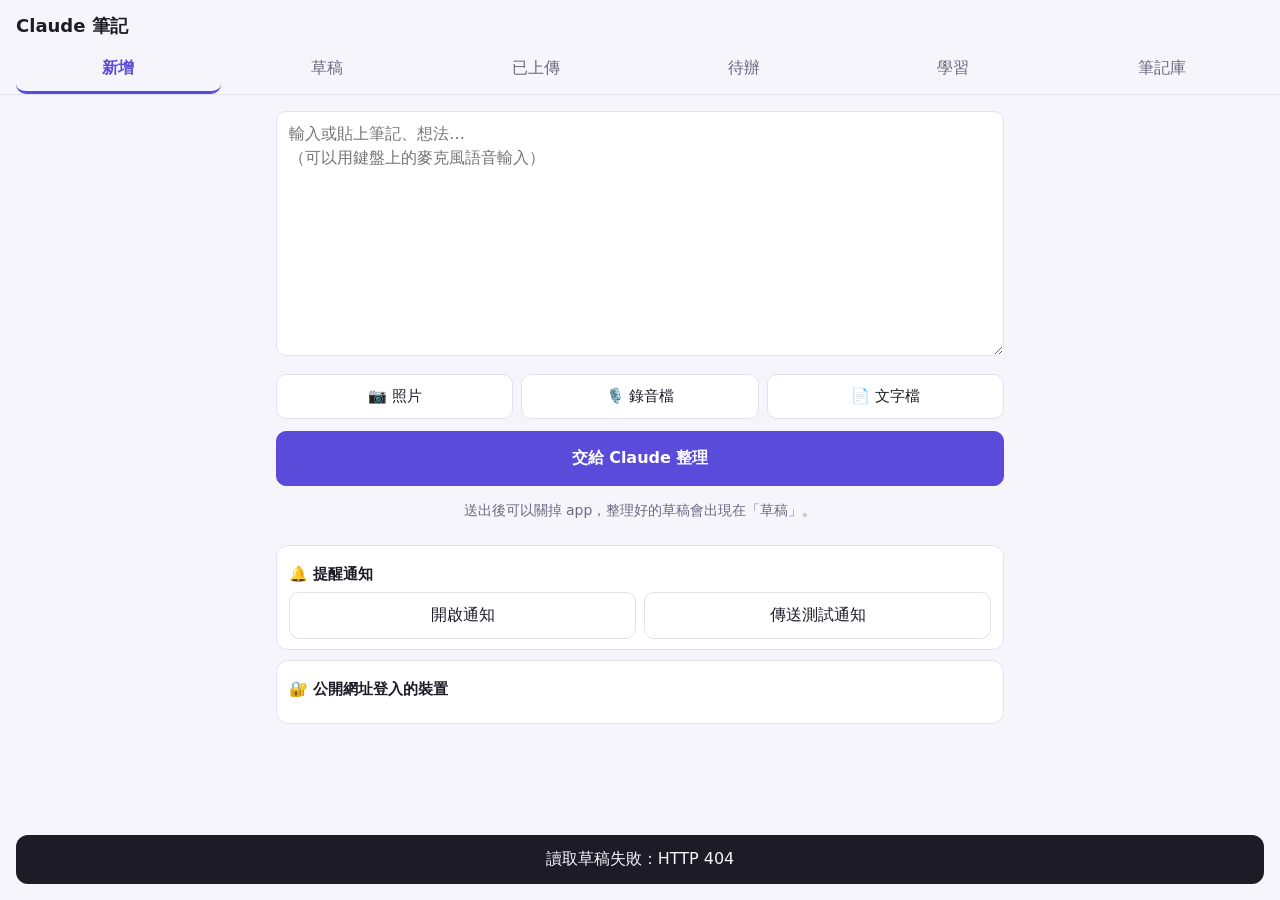
==== mobile/public/index.html @ 7bba9187 "V24：大綱跟著教材長大（上傳教材後 AI 提出大綱建議、勾選才套用、已上過的章節不打亂、🆕 補上新內容、調整紀錄），章節改用固定代號 Co-Authored-By: Claude Opus 5.5 " ====
<!doctype html>
<html lang="zh-Hant">
<head>
<meta charset="utf-8">
<meta name="viewport" content="width=device-width, initial-scale=1, viewport-fit=cover">
<meta name="theme-color" content="#5b4bdb">
<title>Claude 筆記</title>
<link rel="manifest" href="manifest.webmanifest">
<link rel="icon" href="icon-192.png">
<link rel="stylesheet" href="style.css">
</head>
<body>
<header>
  <h1>Claude 筆記</h1>
  <nav>
    <button data-tab="new" class="active">新增</button>
    <button data-tab="drafts">草稿 <span id="draftCount" class="badge" hidden></span></button>
    <button data-tab="notes">已上傳</button>
    <button data-tab="tasks">待辦 <span id="taskCount" class="badge" hidden></span></button>
    <button data-tab="learn">學習</button>
    <button data-tab="vault">筆記庫</button>
  </nav>
</header>
<div id="kioskBar" class="kiosk" hidden>
  <span id="kioskText">🖥️ 公用電腦模式</span>
  <button type="button" id="kioskLogout" class="small">登出</button>
</div>

<main>
  <!-- 新增 -->
  <section id="tab-new" class="tab">
    <form id="newForm">
      <textarea id="newText" name="text" rows="9" placeholder="輸入或貼上筆記、想法…&#10;（可以用鍵盤上的麥克風語音輸入）"></textarea>
      <div class="pickers">
        <label class="pick">📷 照片<input type="file" id="pickImg" accept="image/*" multiple></label>
        <label class="pick">🎙️ 錄音檔<input type="file" id="pickAud" accept="audio/*,.m4a,.mp3,.wav,.ogg,.amr,.aac" multiple></label>
        <label class="pick">📄 文字檔<input type="file" id="pickTxt" accept=".txt,.md,text/plain" multiple></label>
      </div>
      <ul id="fileList" class="files"></ul>
      <label class="field" id="newSeriesRow" hidden>📌 接續到
        <select id="newSeries"></select>
      </label>
      <button type="submit" class="primary" id="submitBtn">交給 Claude 整理</button>
      <p class="hint">送出後可以關掉 app，整理好的草稿會出現在「草稿」。</p>
    </form>
    <div class="box" id="linksBox" hidden>
      <div class="row"><span class="lbl">🔗 連線網址</span></div>
      <div id="linksNone" class="hint left" hidden>還沒設定手機和公用電腦的連線。重新執行 setup.cmd，在第 6 步「手機和外出使用」選 Y。</div>
      <div class="urlrow" id="rowMobile" hidden>
        <div class="hint left">📱 手機（手機要開著 Tailscale）</div>
        <div class="urlline"><code id="urlMobile"></code><button type="button" class="small" data-copy="urlMobile">複製</button></div>
        <details><summary>用手機掃描開啟</summary><div class="qr small-qr"><img id="qrMobile" alt="手機網址 QR code"></div></details>
      </div>
      <div class="urlrow" id="rowPublic" hidden>
        <div class="hint left">🖥️ 公用電腦（打開後用手機掃 QR code 核准；可以瀏覽和新增筆記）</div>
        <div class="urlline"><code id="urlPublic"></code><button type="button" class="small" data-copy="urlPublic">複製</button></div>
      </div>
    </div>
    <div class="box notif">
      <div class="row"><span class="lbl">🔔 提醒通知</span><span id="notifState" class="hint"></span></div>
      <div class="row gap"><button type="button" id="notifBtn">開啟通知</button><button type="button" id="notifTest">傳送測試通知</button></div>
    </div>
    <div class="box">
      <div class="row"><span class="lbl">🔐 公開網址登入的裝置</span><span id="entryState" class="hint"></span></div>
      <ul id="sessList" class="sess"></ul>
      <button type="button" id="logoutBtn" hidden>登出這台裝置</button>
    </div>
  </section>

  <!-- 草稿列表 -->
  <section id="tab-drafts" class="tab" hidden>
    <button type="button" id="upAllBtn" class="primary wide nokiosk" hidden></button>
    <ul id="draftList" class="list"></ul>
    <p id="draftEmpty" class="empty" hidden>目前沒有草稿</p>
  </section>

  <!-- 草稿編輯 -->
  <section id="tab-edit" class="tab" hidden>
    <button class="back" data-back="drafts">← 草稿</button>
    <div id="editStatus" class="status" hidden></div>
    <div id="groupBox" class="box group" hidden>
      <div id="groupText" class="hint left"></div>
      <div class="row gap"><button type="button" id="groupOpenOv" class="small" hidden>看總覽</button><button type="button" id="uploadAllBtn" class="primary">全部上傳</button></div>
    </div>
    <div id="updateBox" class="box group" hidden>
      <div id="updateText" class="hint left"></div>
      <ul id="updateWarn" class="warnlist"></ul>
    </div>
    <div id="seriesBox" class="box group nogroup-ov" hidden>
      <label class="field">📌 接續到<select id="edSeries"></select></label>
      <p id="seriesHint" class="hint left"></p>
      <button type="button" id="seriesRedo" class="small" hidden>依新的選擇重新整理</button>
    </div>
    <div id="reviewBox" class="box review" hidden>
      <div class="row"><span class="lbl">🔍 內容審查</span><button type="button" id="rvRerun" class="small">重新審查</button></div>
      <p id="rvStatus" class="hint left"></p>
      <ul id="rvList" class="rvlist"></ul>
      <div id="rvActions" class="rvbtns" hidden>
        <button type="button" id="rvApply" class="primary small">套用勾選的修正</button>
        <button type="button" id="rvIgnore" class="small">勾選的不用改</button>
      </div>
    </div>
    <div id="editImages" class="thumbs"></div>
    <label class="field">標題<input id="edTitle" type="text"></label>
    <label class="field nogroup-ov">標籤（用逗號分隔）<input id="edTags" type="text"></label>
    <div class="box nogroup-ov">
      <div class="row">
        <span class="lbl">🗑️ 自動刪除</span>
        <select id="edExpMode"><option value="never">永久保留</option><option value="at">到期後移到垃圾桶</option></select>
      </div>
      <input id="edExpires" type="datetime-local" hidden>
      <div class="row top"><span class="lbl">⏰ 提醒</span><button type="button" id="addRem" class="small">＋ 新增</button></div>
      <ul id="remList" class="rems"></ul>
      <label class="check"><input type="checkbox" id="edAgent"> 🔎 上傳後讓 Agent 查資料（處理待辦與待釐清問題）</label>
      <p id="timeWarn" class="warn" hidden></p>
      <p id="edModel" class="hint left"></p>
    </div>
    <div class="seg nogroup-ov">
      <button id="modeEdit" class="active" type="button">編輯</button>
      <button id="modePreview" type="button">預覽</button>
    </div>
    <textarea id="edBody" rows="18"></textarea>
    <div id="edPreview" class="md" hidden></div>
    <details id="edRaw"><summary>原始內容</summary><pre id="edRawText"></pre></details>
    <div class="revise nogroup-ov">
      <textarea id="reviseText" rows="2" placeholder="請 Claude 修改，例如：待辦多列一點、摘要縮短"></textarea>
      <button id="reviseBtn" type="button">請 Claude 修改</button>
    </div>
    <div class="actions">
      <button id="saveBtn" type="button">儲存</button>
      <button id="uploadBtn" type="button" class="primary nogroup-ov">上傳到 Obsidian</button>
    </div>
    <button id="deleteBtn" type="button" class="danger">刪除草稿</button>
  </section>

  <!-- 已上傳列表 -->
  <section id="tab-notes" class="tab" hidden>
    <div class="seg" id="noteSeg">
      <button type="button" data-f="mine" class="active">我的筆記</button>
      <button type="button" data-f="research">🔎 研究</button>
    </div>
    <div id="refreshBox" class="box nokiosk">
      <button type="button" id="refreshAllBtn">🔄 全部用最新規則更新</button>
      <div id="refreshConfirm" hidden>
        <p id="refreshText" class="hint left"></p>
        <div class="row gap"><button type="button" id="refreshGo" class="primary">開始更新</button><button type="button" id="refreshCancel">取消</button></div>
      </div>
    </div>
    <div id="dedupBox" class="box nokiosk" hidden>
      <div class="row"><span class="lbl">🧹 重複的名詞筆記</span><span id="dedupState" class="hint"></span></div>
      <p class="hint left">找出「其實是同一個概念」的名詞筆記或灰色連結（例如 PARA方法 和 PARA）。確認後才合併：內容併進保留的那篇，所有連結改連過去（畫面上的字不變），重複的那篇移到 .trash。每週也會自動掃一次。</p>
      <button type="button" id="dedupScan">立即掃描</button>
      <ul id="dedupList" class="dlist"></ul>
    </div>
    <ul id="noteList" class="list"></ul>
    <p id="noteEmpty" class="empty" hidden>還沒有上傳的筆記</p>
  </section>

  <!-- 閱讀筆記 -->
  <section id="tab-read" class="tab" hidden>
    <button class="back" data-back="notes">← 已上傳</button>
    <div id="agentBox" class="box">
      <div class="row"><span class="lbl">🔎 Agent</span><span id="agentState" class="hint"></span></div>
      <button type="button" id="agentBtn">讓 Agent 查資料</button>
      <button type="button" id="refreshBtn" class="nokiosk" hidden>🔄 用最新規則更新這篇</button>
    </div>
    <details id="trackBox" class="box nokiosk" hidden>
      <summary><span class="lbl">📌 持續追蹤</span> <span id="trackState" class="hint"></span></summary>
      <p class="hint left">每天（或每次）要記錄進度的事，例如例會、長期專案。設定後，之後新增的內容會變成這篇底下的每日紀錄，AI 會自動帶入這篇的前提，不用重打；也可以在例會前 30 分鐘自動整理報告草稿並通知你。</p>
      <label class="field">每日紀錄的名稱（檔名會是「日期 名稱」）<input id="trName" type="text" placeholder="例如：例會進度"></label>
      <div class="field">例會的日子<div id="trDays" class="days"></div></div>
      <label class="field">例會時間（留白就不自動整理報告）<input id="trTime" type="time"></label>
      <label class="field">從哪天開始<input id="trStart" type="date"></label>
      <div class="row gap"><button type="button" id="trSave" class="primary">儲存</button><button type="button" id="trNew" hidden>＋ 新增今天的進度</button></div>
      <div class="row gap"><button type="button" id="trReport" hidden>立即整理今天的報告</button><button type="button" id="trOff" class="danger" hidden>停止追蹤</button></div>
    </details>
    <details id="ansBox" class="box" hidden>
      <summary><span class="lbl">💬 回答待釐清問題</span> <span id="ansCount" class="hint"></span></summary>
      <p class="hint left">寫下你的回答，Agent 會帶著你的回答重新查資料、整理。可以用 [[筆記名稱]] 指向你的其他筆記，Agent 會一起參考。</p>
      <div id="ansList"></div>
      <div class="row gap"><button type="button" id="ansSave">只儲存回答</button><button type="button" id="ansRun" class="primary">儲存並讓 Agent 重查</button></div>
    </details>
    <article id="readBody" class="md"></article>
  </section>

  <!-- 所有筆記的待辦事項 -->
  <section id="tab-tasks" class="tab" hidden>
    <div id="tList"></div>
    <p id="tEmpty" class="empty" hidden>目前沒有未完成的待辦 🎉</p>
    <details id="tDone" class="tdone" hidden><summary></summary><div id="tDoneList"></div></details>
  </section>

  <!-- 學習 -->
  <section id="tab-learn" class="tab" hidden>
    <!-- 主題清單 -->
    <div id="lnList" class="lview">
      <ul id="lnTopics" class="list"></ul>
      <p id="lnEmpty" class="empty" hidden>還沒有學習主題</p>
      <details id="lnNewBox" class="box">
        <summary><span class="lbl">＋ 新的學習主題</span></summary>
        <label class="field">主題名稱<input id="lnTitle" type="text" placeholder="例如：資料庫概論、多益、Python"></label>
        <label class="field">目標與程度（選填）<textarea id="lnGoal" rows="2" placeholder="例如：期末考、大學程度；或：零基礎，想做小專案"></textarea></label>
        <label class="field">教學要求（選填；上課、出題、批改都會照做）<textarea id="lnRules" rows="2" placeholder="例如：多用生活例子；程式範例用 Python；名詞附英文；題目偏重實務情境"></textarea></label>
        <label class="field">考試日期（選填，填了會排讀書計畫並每天推播）<input id="lnExam" type="date"></label>
        <label class="field">每天推播時間<input id="lnPlanTime" type="time" value="08:00"></label>
        <button type="button" id="lnCreate" class="primary">建立</button>
        <p class="hint left">建立後可以上傳教材（課本、講義、考古題）。有教材時大綱照教材排；沒有的話 AI 會先上網查證再排大綱。</p>
      </details>
    </div>

    <!-- 一個主題 -->
    <div id="lnTopic" class="lview" hidden>
      <button class="back" type="button" data-lback="lnList">← 學習</button>
      <h2 id="ltTitle"></h2>
      <p id="ltMeta" class="hint left"></p>
      <div id="ltToday" class="box group" hidden></div>
      <div class="row gap lt-actions">
        <button type="button" id="ltQuizBtn" class="primary">📝 應考出題</button>
        <button type="button" id="ltWrongBtn">📕 錯題本</button>
        <button type="button" id="ltOutlineBtn">📄 大綱</button>
      </div>
      <div class="box">
        <div class="row"><span class="lbl">章節</span><span id="ltOutlineState" class="hint"></span></div>
        <ul id="ltChapters" class="chapters"></ul>
        <button type="button" id="ltGenOutline">產生大綱</button>
        <div id="ltOrBox" class="review orbox" hidden>
          <div class="lbl">📝 大綱建議</div>
          <p id="ltOrStatus" class="hint left"></p>
          <ul id="ltOrList" class="rvlist"></ul>
          <div id="ltOrActions" class="rvbtns nokiosk" hidden>
            <button type="button" id="ltOrApply" class="primary">套用勾選的建議</button>
            <button type="button" id="ltOrIgnore">勾選的不用改</button>
          </div>
        </div>
      </div>
      <details class="box" id="ltMatBox">
        <summary><span class="lbl">📎 教材</span> <span id="ltMatCount" class="hint"></span></summary>
        <ul id="ltMats" class="mats"></ul>
        <div class="row gap">
          <select id="ltMatKind"><option value="notes">課本／講義</option><option value="past">考古題</option></select>
          <label class="pick">選檔案<input type="file" id="ltMatFile" multiple accept=".txt,.md,.html,.htm,.pdf,image/*"></label>
        </div>
        <p id="ltMatHint" class="hint left"></p>
      </details>
      <details class="box nokiosk" id="ltSetBox">
        <summary><span class="lbl">⚙️ 設定</span></summary>
        <label class="field">目標與程度<textarea id="ltGoal" rows="2"></textarea></label>
        <label class="field">教學要求（上課、追問、出題、批改都會照做；已經準備好的章節要按「重新準備這章」才會套用）<textarea id="ltRules" rows="3" placeholder="例如：多用生活例子；程式範例用 Python；題目偏重實務情境"></textarea></label>
        <label class="field">考試日期<input id="ltExam" type="date"></label>
        <label class="field">每天推播時間<input id="ltPlanTime" type="time"></label>
        <div class="row gap"><button type="button" id="ltSave" class="primary">儲存</button><button type="button" id="ltDelete" class="danger">刪除主題</button></div>
      </details>
    </div>

    <!-- 上課 -->
    <div id="lnLesson" class="lview" hidden>
      <button class="back" type="button" data-lback="lnTopic">← 章節</button>
      <h2 id="llTitle"></h2>
      <div id="llStatus" class="status" hidden></div>
      <div id="llSupp" class="box supp" hidden></div>
      <article id="llBody" class="md"></article>
      <div id="llChat"></div>
      <p id="llLevel" class="hint left" hidden></p>
      <div id="llAskBox" hidden>
        <div class="seg llmode" id="llMode" role="radiogroup" aria-label="這則是發問還是回答">
          <button type="button" data-mode="auto" class="active">🤖 自動判斷</button>
          <button type="button" data-mode="ask">❓ 發問</button>
          <button type="button" data-mode="answer">✍️ 回答小問題</button>
        </div>
        <p id="llPending" class="hint left" hidden></p>
        <div class="revise" id="llAskRow">
          <textarea id="llAsk" rows="2" placeholder="有不懂的地方嗎？直接問；也可以在這裡回答老師的 🤔 小問題"></textarea>
          <button type="button" id="llAskBtn">送出</button>
          <button type="button" id="llMoreBtn" title="照目前的等級再出一個小問題">🎯 再來一題</button>
        </div>
      </div>
      <div class="box notesbox">
        <div class="row"><span class="lbl">✏️ 我的筆記</span><span id="llSaved" class="hint"></span></div>
        <textarea id="llNotes" rows="6" placeholder="邊學邊記；這一章結束時會連同教學重點整理成筆記，放進 Claude Note"></textarea>
      </div>
      <div class="row gap lt-actions">
        <button type="button" id="llQuizBtn">📝 這章小測驗</button>
        <button type="button" id="llRedo">重新準備這章</button>
      </div>
      <button type="button" id="llFinish" class="primary wide">✅ 完成這章並整理筆記</button>
    </div>

    <!-- 出題設定 -->
    <div id="lnQuizCfg" class="lview" hidden>
      <button class="back" type="button" data-lback="lnTopic">← 章節</button>
      <h2>應考出題</h2>
      <div class="box">
        <div class="lbl">題型與題數</div>
        <div id="qcTypes" class="qtypes"></div>
      </div>
      <div class="box">
        <label class="field">這次的出題要求（選填；批改時也會照這個標準）<textarea id="qcRules" rows="3" placeholder="例如：題目要有情境；申論題要能分點作答；選擇題要考容易混淆的地方；照老師上課強調的重點出"></textarea></label>
        <label class="field">難度<select id="qcDiff"><option value="auto" selected>🎯 自動（依你每章的表現）</option><option value="1">Lv.1 基礎建立</option><option value="2">Lv.2 標準入門</option><option value="3">Lv.3 概念應用</option><option value="4">Lv.4 進階變形</option><option value="5">Lv.5 大師挑戰</option></select></label>
        <label class="check"><input type="checkbox" id="qcMimic"> 仿照考古題的風格出題</label>
        <label class="check"><input type="checkbox" id="qcWrong"> 只練錯題（出類似但換個角度的題目）</label>
        <p id="qcHint" class="hint left"></p>
      </div>
      <div class="box">
        <div class="row"><span class="lbl">範圍</span><button type="button" id="qcAll" class="small">全選／全不選</button></div>
        <div id="qcScope" class="scope"></div>
        <p class="hint left">都不勾＝全部章節。</p>
      </div>
      <button type="button" id="qcGo" class="primary wide">出題</button>
    </div>

    <!-- 作答／結果 -->
    <div id="lnQuiz" class="lview" hidden>
      <button class="back" type="button" id="lqBack">← 返回</button>
      <h2 id="lqTitle"></h2>
      <div id="lqStatus" class="status" hidden></div>
      <div id="lqScore" class="box group" hidden></div>
      <form id="lqForm"></form>
      <button type="button" id="lqSubmit" class="primary wide" hidden>交卷</button>
      <div class="box notesbox" id="lqNotesBox" hidden>
        <div class="row"><span class="lbl">✏️ 我的筆記</span><span id="lqSaved" class="hint"></span></div>
        <textarea id="lqNotes" rows="5" placeholder="記下這次搞懂或搞錯的地方"></textarea>
      </div>
      <button type="button" id="lqFinish" class="primary wide" hidden>整理成筆記放進 Claude Note</button>
    </div>
  </section>

  <!-- 整個筆記庫（唯讀） -->
  <section id="tab-vault" class="tab" hidden>
    <form id="vSearchForm" class="vsearch">
      <input id="vSearch" type="search" placeholder="搜尋整個筆記庫…" enterkeyhint="search">
      <button type="submit">搜尋</button>
    </form>
    <div id="vCrumbs" class="crumbs"></div>
    <ul id="vList" class="list"></ul>
    <p id="vEmpty" class="empty" hidden>這裡沒有筆記</p>
  </section>

  <!-- 閱讀筆記庫裡的筆記 -->
  <section id="tab-vread" class="tab" hidden>
    <button class="back" id="vBack" type="button">← 筆記庫</button>
    <p id="vPath" class="hint left"></p>
    <article id="vBody" class="md"></article>
  </section>
</main>

<button type="button" id="verBadge" class="ver" hidden></button>
<dialog id="chDlg" class="chdlg" aria-labelledby="chTitle">
  <h2 id="chTitle">更新內容</h2>
  <div id="chBody"></div>
  <div class="chbtns">
    <button type="button" id="chCheck">檢查新版本</button>
    <button type="button" id="chClose" class="primary">知道了</button>
  </div>
</dialog>
<div id="toast" hidden></div>
<script src="app.js"></script>
</body>
</html>
---- mobile/public/style.css ----
:root {
  --bg: #f6f5fb; --card: #ffffff; --text: #1d1b26; --muted: #6b6880; --line: #e3e1ee;
  --accent: #5b4bdb; --accent-text: #ffffff; --danger: #c0392b; --warn-bg: #fff4d6; --err-bg: #fde4e1;
}
@media (prefers-color-scheme: dark) {
  :root { --bg: #15141b; --card: #201f29; --text: #ecebf3; --muted: #9d9ab0; --line: #34323f;
    --accent: #8b7dff; --accent-text: #15141b; --danger: #ff7b6b; --warn-bg: #3a3220; --err-bg: #3d2320; }
}
* { box-sizing: border-box; }
html, body { margin: 0; background: var(--bg); color: var(--text);
  font: 16px/1.55 system-ui, -apple-system, "Noto Sans TC", "Microsoft JhengHei", sans-serif; }
header { position: sticky; top: 0; z-index: 5; background: var(--bg); padding: 12px 16px 0;
  padding-top: max(12px, env(safe-area-inset-top)); border-bottom: 1px solid var(--line); }
h1 { font-size: 18px; margin: 0 0 8px; }
nav { display: flex; gap: 4px; }
nav button { flex: 1; background: none; border: 0; border-bottom: 3px solid transparent; padding: 8px 0 10px;
  font: inherit; color: var(--muted); }
nav button.active { color: var(--accent); border-bottom-color: var(--accent); font-weight: 600; }
.badge { background: var(--accent); color: var(--accent-text); border-radius: 10px; padding: 0 7px; font-size: 12px; }
main { padding: 16px; max-width: 760px; margin: 0 auto; padding-bottom: 80px; }
textarea, input[type=text] { width: 100%; font: inherit; color: var(--text); background: var(--card);
  border: 1px solid var(--line); border-radius: 10px; padding: 10px 12px; }
textarea:focus, input:focus { outline: 2px solid var(--accent); border-color: transparent; }
button { font: inherit; border-radius: 10px; border: 1px solid var(--line); background: var(--card); color: var(--text);
  padding: 10px 14px; cursor: pointer; }
button:disabled { opacity: .5; }
button.primary { background: var(--accent); color: var(--accent-text); border-color: var(--accent); font-weight: 600; }
button.danger { color: var(--danger); background: none; border: 0; margin-top: 24px; width: 100%; }
.pickers { display: flex; gap: 8px; margin: 10px 0; flex-wrap: wrap; }
.pick { flex: 1; min-width: 92px; text-align: center; background: var(--card); border: 1px solid var(--line);
  border-radius: 10px; padding: 10px 4px; font-size: 15px; }
.pick input { display: none; }
.files { list-style: none; padding: 0; margin: 0 0 12px; }
.files li { display: flex; justify-content: space-between; align-items: center; gap: 8px; padding: 6px 10px;
  background: var(--card); border: 1px solid var(--line); border-radius: 8px; margin-bottom: 6px; font-size: 14px; }
.files li span { overflow: hidden; text-overflow: ellipsis; white-space: nowrap; }
.files li button { padding: 2px 10px; border: 0; color: var(--danger); background: none; }
#submitBtn { width: 100%; padding: 14px; }
.hint, .empty { color: var(--muted); font-size: 14px; text-align: center; }
.list { list-style: none; padding: 0; margin: 0; }
.list li { background: var(--card); border: 1px solid var(--line); border-radius: 12px; padding: 12px 14px; margin-bottom: 10px; }
.list .t { font-weight: 600; word-break: break-word; }
.list .m { color: var(--muted); font-size: 13px; margin-top: 2px; }
.pill { display: inline-block; font-size: 12px; border-radius: 10px; padding: 1px 8px; margin-right: 6px; }
.pill.processing { background: var(--warn-bg); } .pill.error { background: var(--err-bg); color: var(--danger); }
.pill.ready { background: color-mix(in srgb, var(--accent) 18%, transparent); color: var(--accent); }
.back { border: 0; background: none; padding: 4px 0; color: var(--accent); margin-bottom: 8px; }
.status { padding: 10px 12px; border-radius: 10px; margin-bottom: 12px; background: var(--warn-bg); }
.status.error { background: var(--err-bg); color: var(--danger); }
.status button { margin-top: 8px; }
.field { display: block; font-size: 13px; color: var(--muted); margin-bottom: 10px; }
.field input { margin-top: 4px; color: var(--text); }
.seg { display: flex; gap: 0; margin: 4px 0 8px; }
.seg button { flex: 1; border-radius: 0; } .seg button:first-child { border-radius: 10px 0 0 10px; }
.seg button:last-child { border-radius: 0 10px 10px 0; } .seg button.active { background: var(--accent); color: var(--accent-text); }
#edBody { font-family: ui-monospace, Consolas, "Noto Sans Mono CJK TC", monospace; font-size: 14px; }
details { margin: 12px 0; } summary { color: var(--muted); font-size: 14px; }
pre { white-space: pre-wrap; word-break: break-word; font-size: 13px; background: var(--card); padding: 10px; border-radius: 8px; }
.revise { display: flex; gap: 8px; margin: 14px 0; align-items: stretch; }
.revise textarea { flex: 1; } .revise button { white-space: nowrap; }
.actions { display: flex; gap: 8px; } .actions button { flex: 1; padding: 13px; }
.thumbs { display: flex; gap: 8px; overflow-x: auto; margin-bottom: 10px; }
.thumbs img { height: 90px; border-radius: 8px; border: 1px solid var(--line); }
.md { background: var(--card); border: 1px solid var(--line); border-radius: 12px; padding: 14px; word-break: break-word; }
.md h1 { font-size: 20px; } .md h2 { font-size: 17px; margin-top: 18px; border-bottom: 1px solid var(--line); }
.md h3 { font-size: 15px; } .md ul { padding-left: 20px; } .md li { margin: 2px 0; }
.md img { max-width: 100%; border-radius: 8px; } .md .wl { color: var(--accent); }
.md .fm { color: var(--muted); font-size: 13px; } .md code { background: var(--bg); padding: 0 4px; border-radius: 4px; }
.md li.task { list-style: none; margin-left: -18px; }
.box { background: var(--card); border: 1px solid var(--line); border-radius: 12px; padding: 10px 12px; margin: 10px 0; }
.box .row { display: flex; align-items: center; justify-content: space-between; gap: 8px; min-height: 36px; }
.box .row.top { margin-top: 8px; } .box .row.gap { justify-content: flex-start; } .box .row.gap button { flex: 1; }
.box .lbl { font-weight: 600; font-size: 15px; }
.box select, .box input[type=datetime-local] { font: inherit; color: var(--text); background: var(--bg); border: 1px solid var(--line);
  border-radius: 8px; padding: 6px 8px; max-width: 100%; }
.box input[type=datetime-local] { width: 100%; margin-top: 6px; }
button.small { padding: 4px 10px; font-size: 14px; }
.rems { list-style: none; padding: 0; margin: 4px 0; }
.rems li { display: grid; grid-template-columns: 1fr auto; gap: 6px; margin-bottom: 8px; padding-bottom: 8px; border-bottom: 1px dashed var(--line); }
.rems li input[type=text] { grid-column: 1 / 2; padding: 6px 8px; }
.rems li input[type=datetime-local] { margin-top: 0; }
.rems li button { grid-row: 1 / 3; grid-column: 2; border: 0; background: none; color: var(--danger); }
.rems .past { color: var(--danger); font-size: 12px; grid-column: 1 / 2; }
.check { display: flex; gap: 8px; align-items: flex-start; font-size: 14px; margin-top: 8px; }
.check input { margin-top: 4px; }
.warn { color: var(--danger); font-size: 13px; margin: 6px 0 0; }
.hint.left { text-align: left; margin: 6px 0 0; font-size: 12px; }
.notif { margin-top: 24px; }
#agentBox button { width: 100%; margin-top: 6px; }
#toast { position: fixed; left: 16px; right: 16px; bottom: max(16px, env(safe-area-inset-bottom)); background: var(--text); color: var(--bg);
  padding: 12px 14px; border-radius: 12px; text-align: center; z-index: 10; }

/* login / approve pages */
main.login { max-width: 420px; margin: 0 auto; text-align: center; }
main.login h2 { font-size: 1.15rem; margin: 18px 0 12px; }
.qr { background: #fff; border-radius: 12px; padding: 10px; width: min(280px, 80vw); aspect-ratio: 1; margin: 0 auto 10px; display: flex; align-items: center; justify-content: center; }
.qr img { width: 100%; height: 100%; image-rendering: pixelated; }
.steps { text-align: left; line-height: 1.6; padding-left: 1.3em; }
main.login .box { text-align: left; }
main.login .actions { justify-content: center; }
.sess { list-style: none; padding: 0; margin: 6px 0; }
.sess li { display: flex; justify-content: space-between; align-items: center; gap: 8px; padding: 6px 0; border-top: 1px solid rgba(127,127,127,.2); }
.sess button.danger { width: auto; margin: 0; flex: none; }
main.login .actions button.danger { margin: 0; width: auto; }

.md a.wl { color: var(--accent); text-decoration: underline; }
#noteSeg { margin-bottom: 10px; }

/* public-computer banner */
.kiosk { display: flex; align-items: center; justify-content: space-between; gap: 8px; padding: 8px 12px; background: var(--warn-bg); font-size: 14px; }
.kiosk button { flex: none; }
.kioskopt { display: block; text-align: left; margin: 0 auto 12px; max-width: 360px; }
/* vault browser */
.vsearch { display: flex; gap: 8px; margin-bottom: 10px; }
.vsearch input { flex: 1; min-width: 0; }
.crumbs { margin: 4px 0 10px; font-size: 14px; word-break: break-all; }
.crumbs a { color: var(--accent); }
/* richer markdown */
.md pre { overflow-x: auto; padding: 10px; border-radius: 8px; background: rgba(127,127,127,.12); font-size: 13px; }
.md blockquote { margin: 8px 0; padding: 4px 12px; border-left: 3px solid rgba(127,127,127,.4); }
.md blockquote.callout { border-left-color: var(--accent); background: rgba(127,127,127,.08); border-radius: 0 8px 8px 0; }
.md .tbl { overflow-x: auto; }
.md table { border-collapse: collapse; font-size: 14px; }
.md th, .md td { border: 1px solid rgba(127,127,127,.3); padding: 4px 8px; text-align: left; vertical-align: top; }
.md ol { padding-left: 1.4em; }

/* 連線網址 box */
.urlrow { margin-top: 10px; }
.urlline { display: flex; align-items: center; gap: 8px; margin-top: 4px; }
.urlline code { flex: 1; min-width: 0; overflow-wrap: anywhere; padding: 6px 8px; border-radius: 6px; background: rgba(127,127,127,.12); font-size: 14px; user-select: all; }
.urlline button { flex: none; }
.urlrow details { margin-top: 6px; }
.qr.small-qr { width: 200px; margin: 8px 0 0; }

/* multi-topic groups */
.pill.grp { margin-right: 6px; background: rgba(127,127,127,.15); }
.list li.in-group { margin-left: 14px; border-left: 3px solid var(--accent); }
.box.group { border-left: 3px solid var(--accent); }
/* to-dos */
.tgroup h3 { margin: 0 0 6px; font-size: 15px; }
.task { display: flex; align-items: flex-start; gap: 10px; padding: 7px 0; cursor: pointer; }
.task input { width: 20px; height: 20px; margin: 1px 0 0; flex: none; accent-color: var(--accent); }
.task .tt { flex: 1; word-break: break-word; }
.task.done .tt { color: var(--muted); text-decoration: line-through; }
.due { flex: none; font-size: 13px; color: var(--muted); white-space: nowrap; }
.due.over { color: var(--danger); font-weight: 600; }
.due.today { color: var(--accent); font-weight: 600; }
.due.soon { color: var(--text); }
.tnote { border: 0; background: none; padding: 2px 0; color: var(--accent); font-size: 14px; text-align: left; cursor: pointer; }
.tfrom { margin: -4px 0 6px 30px; }
.tfrom .tnote { font-size: 12px; color: var(--muted); }
.tdone { margin-top: 14px; }
.tdone summary { cursor: pointer; color: var(--muted); padding: 8px 0; }
.tdrow { border-bottom: 1px solid var(--line); }
/* answering open questions */
#ansBox summary { cursor: pointer; list-style: none; padding: 4px 0; }
#ansBox summary::-webkit-details-marker { display: none; }
#ansBox .ans { margin: 10px 0; }
#ansBox .aq { font-size: 14px; margin-bottom: 4px; word-break: break-word; }
#ansBox textarea { width: 100%; box-sizing: border-box; font: inherit; }
/* updating notes */
.kiosk-mode .nokiosk { display: none !important; }
button.wide { width: 100%; margin-bottom: 10px; }
.warnlist { margin: 6px 0 0; padding-left: 4px; list-style: none; font-size: 14px; color: var(--danger); }
#refreshBox button { width: 100%; }
#refreshBox .row button { width: auto; flex: 1; }
.warnlist li.info { color: var(--muted); }
/* duplicate knowledge nodes */
.dlist { list-style: none; padding: 0; margin: 10px 0 0; }
.dlist li { border-top: 1px solid var(--line); padding: 10px 0; }
#dedupScan { width: 100%; }
.field select { display: block; width: 100%; margin-top: 4px; color: var(--text); }
.days { display: flex; flex-wrap: wrap; gap: 6px; margin-top: 6px; }
.days label { display: inline-flex; align-items: center; gap: 4px; color: var(--text); font-size: 14px; }
.ver { position: fixed; right: 8px; bottom: max(6px, env(safe-area-inset-bottom)); z-index: 5; padding: 3px 8px; font-size: 11px; line-height: 1.4;
  color: var(--muted); background: var(--bg); border: 1px solid var(--line, rgba(127,127,127,.3)); border-radius: 999px; opacity: .85; width: auto; min-height: 0; }
.ver.new { color: var(--accent-text); background: var(--accent, #5b4bdb); border-color: transparent; opacity: 1; font-weight: 600; }
main { padding-bottom: 36px; }

/* ---------- 學習 ---------- */
button.wide, .wide { width: 100%; margin-top: 10px; padding: 13px; }
label.check { display: flex; align-items: center; gap: 8px; font-size: 14px; margin: 8px 0; }
#tab-learn h2 { margin: 4px 0 2px; font-size: 20px; }
.lt-actions { display: flex; gap: 8px; margin: 10px 0; } .lt-actions button { flex: 1; padding: 11px 6px; }
.chapters { list-style: none; padding: 0; margin: 6px 0; }
.chapters li { display: flex; align-items: flex-start; gap: 8px; padding: 9px 0; border-top: 1px solid var(--line); }
.chapters li:first-child { border-top: 0; }
.chapters .ci { border: 0; background: none; padding: 0 2px; font-size: 18px; line-height: 1.3; }
.chapters .cb { flex: 1; min-width: 0; } .chapters .ct { font-weight: 600; word-break: break-word; } .chapters .cp { color: var(--muted); font-size: 13px; }
.chapters .cgo { white-space: nowrap; padding: 6px 12px; }
/* outline suggestions under the chapter list; the supplementary-lesson notice */
.orbox { margin-top: 12px; border-top: 1px solid var(--line); padding-top: 10px; }
.orbox .rvhead { font-weight: 500; overflow-wrap: anywhere; }
.supp { display: flex; flex-direction: column; gap: 8px; overflow-wrap: anywhere; }
.supp button { align-self: flex-start; }
.mats { list-style: none; padding: 0; margin: 6px 0; } .mats li { display: flex; justify-content: space-between; gap: 8px; padding: 6px 0; border-top: 1px solid var(--line); font-size: 14px; }
.mats li:first-child { border-top: 0; } .mats button { border: 0; background: none; color: var(--danger); padding: 0 6px; }
#ltMatBox select, .field select { font: inherit; padding: 8px; border-radius: 10px; border: 1px solid var(--line); background: var(--card); color: var(--text); }
.chat { margin: 10px 0; } .chat .cq { font-weight: 600; margin-top: 12px; } .chat .ca { background: var(--card); border: 1px solid var(--line); border-radius: 12px; padding: 4px 12px; margin-top: 4px; }
.notesbox textarea { width: 100%; box-sizing: border-box; margin-top: 6px; }
.qtypes { display: grid; grid-template-columns: 1fr 1fr; gap: 8px; margin-top: 8px; }
.qtypes label { display: flex; align-items: center; justify-content: space-between; gap: 6px; font-size: 14px; }
.qtypes input { width: 64px; font: inherit; padding: 6px; border-radius: 8px; border: 1px solid var(--line); background: var(--card); color: var(--text); }
.scope label { display: flex; gap: 8px; align-items: flex-start; font-size: 14px; padding: 4px 0; }
.qcard { background: var(--card); border: 1px solid var(--line); border-radius: 12px; padding: 10px 12px; margin: 10px 0; }
.qcard .qh { font-size: 13px; color: var(--muted); } .qcard .qq { margin: 4px 0 8px; }
.qcard .opt { display: flex; gap: 8px; align-items: flex-start; padding: 6px 0; font-size: 15px; }
.qcard input[type=text], .qcard textarea { width: 100%; box-sizing: border-box; margin: 4px 0; }
.qcard.right { border-left: 4px solid #2e9e5b; } .qcard.wrong { border-left: 4px solid var(--danger); }
.qcard .res { font-size: 14px; margin-top: 6px; } .qcard .res div { margin: 3px 0; }

/* the hidden attribute always wins over display rules (e.g. .kiosk { display: flex }) */
[hidden] { display: none !important; }
.qcard .qq.md { background: none; border: 0; padding: 0; margin: 4px 0 8px; }
.hints .hintline { background: var(--warn-bg); border-radius: 8px; padding: 6px 10px; margin: 6px 0; font-size: 14px; }
.hintbtn { margin-top: 6px; }
.lv { display: inline-block; font-size: 12px; font-weight: 600; padding: 1px 7px; border-radius: 999px; background: var(--warn-bg); color: var(--text); margin-left: 4px; }
.chat details.cqa { margin-top: 10px; }
.chat details.cqa > summary.cq { margin-top: 0; cursor: pointer; list-style: none; padding: 6px 4px; border-radius: 8px; }
.chat details.cqa > summary.cq::-webkit-details-marker { display: none; }
.chat details.cqa > summary.cq::before { content: '▸ '; color: var(--muted, #888); }
.chat details.cqa[open] > summary.cq::before { content: '▾ '; }
.chat details.cqa:not([open]) > summary.cq { overflow: hidden; text-overflow: ellipsis; white-space: nowrap; }
/* what's new / changelog window */
.chdlg { width: min(560px, calc(100vw - 32px)); max-height: calc(100vh - 48px); padding: 0; border: 1px solid var(--line); border-radius: 16px;
  background: var(--card); color: var(--text); box-shadow: 0 12px 40px rgba(0,0,0,.25); }
.chdlg[open] { display: flex; flex-direction: column; }
.chdlg::backdrop { background: rgba(0,0,0,.45); }
.chdlg h2 { margin: 0; padding: 16px 18px 8px; font-size: 18px; }
#chBody { overflow-y: auto; padding: 0 18px; flex: 1; }
.chent h3 { font-size: 15px; margin: 12px 0 4px; } .chent h3 small { color: var(--muted); font-weight: 400; margin-left: 6px; }
.chent .md ul { margin: 4px 0; padding-left: 20px; } .chent .md li { margin: 4px 0; }
.chold { margin: 14px 0 8px; border-top: 1px solid var(--line); padding-top: 10px; } .chold > summary { cursor: pointer; color: var(--muted); font-weight: 600; }
.chnew { border: 1px solid var(--accent, #5b4bdb); border-radius: 12px; padding: 8px 12px; margin: 6px 0 10px; }
.chbtns { display: flex; gap: 8px; justify-content: flex-end; padding: 12px 18px 16px; border-top: 1px solid var(--line); }
/* learning-note review (before upload) */
.review .rvlist { list-style: none; padding: 0; margin: 8px 0 0; }
.review li.rv { border-top: 1px solid var(--line); padding: 10px 0; }
.review li.rv.done { opacity: .6; }
.review .rvhead { display: flex; gap: 8px; align-items: flex-start; font-weight: 600; cursor: pointer; }
.review .rvhead input { margin-top: 3px; flex: none; }
.review .rvlv { flex: none; font-size: 12px; padding: 1px 7px; border-radius: 999px; border: 1px solid var(--line); font-weight: 600; }
.review .rvlv.err { color: #fff; background: #d64545; border-color: #d64545; }
.review .rvlv.warn { color: #3a2a00; background: #f2c14e; border-color: #f2c14e; }
.review .rvlv.info { color: var(--muted); }
.review .rvq { margin: 6px 0 0 26px; font-size: 14px; line-height: 1.6; overflow-wrap: anywhere; }
.review .rvq del { color: var(--muted); } .review .rvq ins { text-decoration: none; background: rgba(76, 175, 80, .18); border-radius: 4px; padding: 0 2px; }
.review .rvsrc, .review .rvstate { margin: 4px 0 0 26px; font-size: 12px; color: var(--muted); overflow-wrap: anywhere; }
.review .rvbtns { display: flex; gap: 8px; flex-wrap: wrap; margin-top: 10px; }
.review button.link { background: none; border: none; padding: 0; color: var(--accent); text-decoration: underline; font-size: 12px; cursor: pointer; }
/* lesson chat threads: answers to a question's small questions sit under it */
.chat .creply { margin: 8px 0 0 14px; padding-left: 10px; border-left: 3px solid var(--line); }
.chat .creply .cq2 { font-weight: 600; font-size: 14px; margin-top: 6px; overflow-wrap: anywhere; }
.chat .cnt { font-weight: 400; font-size: 12px; color: var(--muted); margin-left: 4px; }
#llMode.llmode { margin: 12px 0 6px; } #llMode.llmode button { font-size: 13px; padding: 7px 4px; }
#llMode.llmode button:disabled { opacity: .45; }
#llPending { margin: 4px 0 0; }
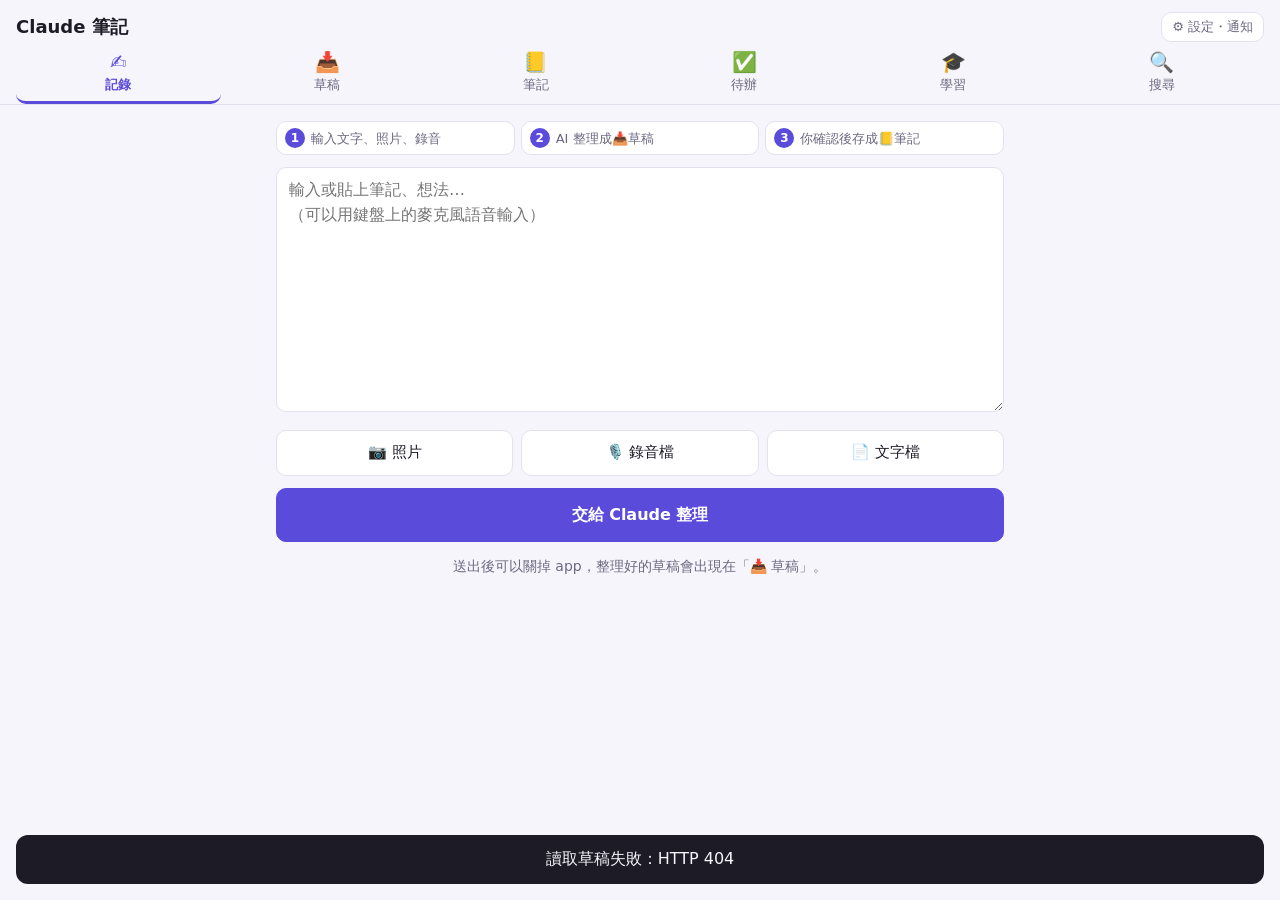
==== commit d5bc819d: "V25：每日英文閱讀、線上翻譯（DeepL）、設定頁、Gmail 信箱（收據彙整、分流、電子報當英文文章）、康乃爾筆記法 - 每日英文閱讀：分級測驗、依筆記找文章、理解題、週報、每週三種立場、檢查點、" ====
--- a/mobile/public/index.html
+++ b/mobile/public/index.html
@@ -11,14 +11,17 @@
 </head>
 <body>
 <header>
-  <h1>Claude 筆記</h1>
+  <div class="hrow">
+    <h1>Claude 筆記</h1>
+    <button type="button" id="setBtn" class="setbtn nokiosk" data-go="settings">⚙️ 設定・通知</button>
+  </div>
   <nav>
-    <button data-tab="new" class="active">新增</button>
-    <button data-tab="drafts">草稿 <span id="draftCount" class="badge" hidden></span></button>
-    <button data-tab="notes">已上傳</button>
-    <button data-tab="tasks">待辦 <span id="taskCount" class="badge" hidden></span></button>
-    <button data-tab="learn">學習</button>
-    <button data-tab="vault">筆記庫</button>
+    <button data-tab="new" class="active"><span class="ic">✍️</span>記錄</button>
+    <button data-tab="drafts"><span class="ic">📥</span>草稿<span id="draftCount" class="badge" hidden></span></button>
+    <button data-tab="notes"><span class="ic">📒</span>筆記</button>
+    <button data-tab="tasks"><span class="ic">✅</span>待辦<span id="taskCount" class="badge" hidden></span></button>
+    <button data-tab="learn"><span class="ic">🎓</span>學習</button>
+    <button data-tab="vault"><span class="ic">🔍</span>搜尋</button>
   </nav>
 </header>
 <div id="kioskBar" class="kiosk" hidden>
@@ -29,6 +32,24 @@
 <main>
   <!-- 新增 -->
   <section id="tab-new" class="tab">
+    <div id="welcome" class="box welcome nokiosk" hidden>
+      <div class="lbl">👋 這個 App 可以做這些事</div>
+      <div class="wgrid">
+        <button type="button" data-go="new"><b>✍️ 記錄</b><span>文字、照片、錄音交給 AI 整理成筆記</span></button>
+        <button type="button" data-go="drafts"><b>📥 草稿</b><span>AI 整理好的先放這裡，你確認才存</span></button>
+        <button type="button" data-go="notes"><b>📒 筆記</b><span>看存好的筆記，讓 AI 上網查資料</span></button>
+        <button type="button" data-go="tasks"><b>✅ 待辦</b><span>所有筆記裡你還沒做完的事</span></button>
+        <button type="button" data-go="learn"><b>🎓 學習</b><span>準備考試：AI 上課、出題、批改</span></button>
+        <button type="button" data-go="vault"><b>🔍 搜尋</b><span>找整個筆記庫裡的任何筆記</span></button>
+      </div>
+      <p class="hint left">提醒通知、手機連線在右上角的「⚙️ 設定・通知」。</p>
+      <button type="button" id="welcomeOk" class="primary wide">知道了，開始記錄</button>
+    </div>
+    <ol class="flow" aria-label="使用流程">
+      <li><b>1</b>輸入文字、照片、錄音</li>
+      <li><b>2</b>AI 整理成📥草稿</li>
+      <li><b>3</b>你確認後存成📒筆記</li>
+    </ol>
     <form id="newForm">
       <textarea id="newText" name="text" rows="9" placeholder="輸入或貼上筆記、想法…&#10;（可以用鍵盤上的麥克風語音輸入）"></textarea>
       <div class="pickers">
@@ -37,12 +58,18 @@
         <label class="pick">📄 文字檔<input type="file" id="pickTxt" accept=".txt,.md,text/plain" multiple></label>
       </div>
       <ul id="fileList" class="files"></ul>
-      <label class="field" id="newSeriesRow" hidden>📌 接續到
+      <label class="field" id="newSeriesRow" hidden>📌 要接在哪篇持續追蹤的筆記後面？（例如每週例會的進度）
         <select id="newSeries"></select>
       </label>
       <button type="submit" class="primary" id="submitBtn">交給 Claude 整理</button>
-      <p class="hint">送出後可以關掉 app，整理好的草稿會出現在「草稿」。</p>
+      <p class="hint">送出後可以關掉 app，整理好的草稿會出現在「📥 草稿」。</p>
     </form>
+  </section>
+
+  <!-- 設定：通知、連線、登入的裝置 -->
+  <section id="tab-settings" class="tab" hidden>
+    <button class="back" data-back="new">← 記錄</button>
+    <h2>⚙️ 設定・通知</h2>
     <div class="box" id="linksBox" hidden>
       <div class="row"><span class="lbl">🔗 連線網址</span></div>
       <div id="linksNone" class="hint left" hidden>還沒設定手機和公用電腦的連線。重新執行 setup.cmd，在第 6 步「手機和外出使用」選 Y。</div>
@@ -65,18 +92,33 @@
       <ul id="sessList" class="sess"></ul>
       <button type="button" id="logoutBtn" hidden>登出這台裝置</button>
     </div>
+    <div class="box nokiosk" id="mailBox">
+      <div class="row"><span class="lbl">✉️ 信箱（Gmail）</span><button type="button" id="mailScan" class="small">現在檢查一次</button></div>
+      <div id="mailInfo" class="hint left"></div>
+    </div>
+    <details class="box nokiosk" id="cfgBox">
+      <summary><span class="lbl">🛠️ 功能開關與調整</span></summary>
+      <p class="hint left">改完按最下面的「儲存設定」，馬上生效，不用重新啟動。這裡存的是這台電腦的 <code>mobile/config.json</code>。</p>
+      <div id="cfgForm"></div>
+      <button type="button" id="cfgSave" class="primary wide">儲存設定</button>
+    </details>
+    <button type="button" id="welcomeAgain" class="wide">👋 再看一次功能介紹</button>
   </section>
 
   <!-- 草稿列表 -->
   <section id="tab-drafts" class="tab" hidden>
     <button type="button" id="upAllBtn" class="primary wide nokiosk" hidden></button>
     <ul id="draftList" class="list"></ul>
-    <p id="draftEmpty" class="empty" hidden>目前沒有草稿</p>
+    <div id="draftEmpty" class="empty guide" hidden>
+      <p><b>目前沒有草稿</b></p>
+      <p>在「✍️ 記錄」送出的內容，AI 整理好會先放在這裡。你看過、改好再存進筆記庫，AI 不會自己寫進去。</p>
+      <button type="button" data-go="new" class="primary">去記錄</button>
+    </div>
   </section>
 
   <!-- 草稿編輯 -->
   <section id="tab-edit" class="tab" hidden>
-    <button class="back" data-back="drafts">← 草稿</button>
+    <button class="back" data-back="drafts">← 📥 草稿</button>
     <div id="editStatus" class="status" hidden></div>
     <div id="groupBox" class="box group" hidden>
       <div id="groupText" class="hint left"></div>
@@ -148,17 +190,22 @@
     </div>
     <div id="dedupBox" class="box nokiosk" hidden>
       <div class="row"><span class="lbl">🧹 重複的名詞筆記</span><span id="dedupState" class="hint"></span></div>
-      <p class="hint left">找出「其實是同一個概念」的名詞筆記或灰色連結（例如 PARA方法 和 PARA）。確認後才合併：內容併進保留的那篇，所有連結改連過去（畫面上的字不變），重複的那篇移到 .trash。每週也會自動掃一次。</p>
+      <details class="what"><summary>這是什麼？</summary><p class="hint left">找出「其實是同一個概念」的名詞筆記或灰色連結（例如 PARA方法 和 PARA）。確認後才合併：內容併進保留的那篇，所有連結改連過去（畫面上的字不變），重複的那篇移到 .trash。每週也會自動掃一次。</p></details>
       <button type="button" id="dedupScan">立即掃描</button>
       <ul id="dedupList" class="dlist"></ul>
     </div>
+    <div id="expandBox" class="box nokiosk" hidden>
+      <div class="row"><span class="lbl">💡 補寫實際用途</span><span id="expandState" class="hint"></span></div>
+      <details class="what"><summary>這是什麼？</summary><p class="hint left">比較早的名詞筆記，有的只有幾行定義，看不出實際用在哪裡。按下去，Agent 會上網查證，在每篇後面補一段「延伸說明」：它是什麼、實際用途（什麼情況會用到、具體例子、跟相近概念怎麼選）、跟你筆記的關係。原本的內容不動，每篇會用一次 Agent。</p></details>
+      <button type="button" id="expandGo">補寫</button>
+    </div>
     <ul id="noteList" class="list"></ul>
     <p id="noteEmpty" class="empty" hidden>還沒有上傳的筆記</p>
   </section>
 
   <!-- 閱讀筆記 -->
   <section id="tab-read" class="tab" hidden>
-    <button class="back" data-back="notes">← 已上傳</button>
+    <button class="back" data-back="notes">← 📒 筆記</button>
     <div id="agentBox" class="box">
       <div class="row"><span class="lbl">🔎 Agent</span><span id="agentState" class="hint"></span></div>
       <button type="button" id="agentBtn">讓 Agent 查資料</button>
@@ -186,6 +233,7 @@
   <!-- 所有筆記的待辦事項 -->
   <section id="tab-tasks" class="tab" hidden>
     <div id="tList"></div>
+    <p id="tHint" class="hint left nokiosk">所有筆記裡還沒做完的事都集中在這裡，打勾會同步到原本的筆記。</p>
     <p id="tEmpty" class="empty" hidden>目前沒有未完成的待辦 🎉</p>
     <details id="tDone" class="tdone" hidden><summary></summary><div id="tDoneList"></div></details>
   </section>
@@ -194,8 +242,12 @@
   <section id="tab-learn" class="tab" hidden>
     <!-- 主題清單 -->
     <div id="lnList" class="lview">
+      <button type="button" id="enEntry" class="box enentry nokiosk"><span class="lbl">📖 每日英文閱讀</span><small>每天一篇跟你最近研究有關、符合你程度的英文文章</small></button>
       <ul id="lnTopics" class="list"></ul>
-      <p id="lnEmpty" class="empty" hidden>還沒有學習主題</p>
+      <div id="lnEmpty" class="empty guide" hidden>
+        <p><b>還沒有學習主題</b></p>
+        <p>建一個主題（例如一門課、一個考試），AI 會排大綱、一章一章上課、出題、批改，錯的題目收進錯題本。</p>
+      </div>
       <details id="lnNewBox" class="box">
         <summary><span class="lbl">＋ 新的學習主題</span></summary>
         <label class="field">主題名稱<input id="lnTitle" type="text" placeholder="例如：資料庫概論、多益、Python"></label>
@@ -274,10 +326,8 @@
           <button type="button" id="llMoreBtn" title="照目前的等級再出一個小問題">🎯 再來一題</button>
         </div>
       </div>
-      <div class="box notesbox">
-        <div class="row"><span class="lbl">✏️ 我的筆記</span><span id="llSaved" class="hint"></span></div>
-        <textarea id="llNotes" rows="6" placeholder="邊學邊記；這一章結束時會連同教學重點整理成筆記，放進 Claude Note"></textarea>
-      </div>
+      <button type="button" class="wide fnopen" data-fnopen>✏️ 打開我的筆記</button>
+      <p class="hint left">筆記是懸浮視窗，邊讀邊記；選取教學內容可以直接「📌 記到筆記」或「🔑 加到線索」。</p>
       <div class="row gap lt-actions">
         <button type="button" id="llQuizBtn">📝 這章小測驗</button>
         <button type="button" id="llRedo">重新準備這章</button>
@@ -316,15 +366,93 @@
       <div id="lqScore" class="box group" hidden></div>
       <form id="lqForm"></form>
       <button type="button" id="lqSubmit" class="primary wide" hidden>交卷</button>
-      <div class="box notesbox" id="lqNotesBox" hidden>
-        <div class="row"><span class="lbl">✏️ 我的筆記</span><span id="lqSaved" class="hint"></span></div>
-        <textarea id="lqNotes" rows="5" placeholder="記下這次搞懂或搞錯的地方"></textarea>
-      </div>
+      <button type="button" class="wide fnopen" id="lqNotesBox" data-fnopen hidden>✏️ 打開我的筆記</button>
       <button type="button" id="lqFinish" class="primary wide" hidden>整理成筆記放進 Claude Note</button>
     </div>
   </section>
 
   <!-- 整個筆記庫（唯讀） -->
+  <!-- 每日英文閱讀 -->
+  <section id="tab-eng" class="tab" hidden>
+    <div id="enHome" class="eview">
+      <button class="back" type="button" data-back="learn">← 🎓 學習</button>
+      <h2>📖 每日英文閱讀</h2>
+      <p id="enInfo" class="hint left"></p>
+      <button type="button" id="enPrepare" class="primary wide">🔍 現在找一篇文章</button>
+      <ul id="enList" class="list"></ul>
+      <p id="enEmpty" class="empty" hidden>還沒有文章。按上面的按鈕找第一篇，之後每天會自動準備一篇並推播。</p>
+      <div id="enRepBox" class="box" hidden>
+        <div class="lbl">📈 每週報告</div>
+        <ul id="enReports" class="list"></ul>
+      </div>
+      <div class="row gap nokiosk">
+        <button type="button" id="enRepNow" class="small">📈 產生這週的報告</button>
+        <button type="button" id="enCpNow" class="small">🎯 現在做一次檢查點</button>
+      </div>
+      <details id="enSetBox" class="box">
+        <summary><span class="lbl">⚙️ 等級與主題</span></summary>
+        <label class="field">英文閱讀等級（CEFR；讀完的表現會自動調整）
+          <select id="enLevelSel"></select></label>
+        <label class="field">釘選的主題（選填，一行一個；會和你最近的筆記輪流當作找文章的主題）
+          <textarea id="enPinned" rows="3" placeholder="例如：&#10;RAG&#10;知識管理"></textarea></label>
+        <div class="row gap">
+          <button type="button" id="enSave" class="primary">儲存</button>
+          <button type="button" id="enRetest">重新做分級測驗</button>
+        </div>
+        <p class="hint left">主題來源：最近 7 天新增或修改的筆記。英文原文只存在這個 App 裡；讀完整理的中文筆記確認後才會進 Obsidian 的「英文閱讀」資料夾。</p>
+      </details>
+    </div>
+
+    <div id="enTest" class="eview" hidden>
+      <button class="back" type="button" id="enTestBack">← 📖 每日英文</button>
+      <h2>分級測驗</h2>
+      <p class="hint left">12 題選擇題，大約 5 分鐘。不確定的題目可以不選（不要猜，猜對會被分到太難的等級）。結果用來決定要找多難的文章，之後會依你讀完的表現自動調整。</p>
+      <div id="enTestQs"></div>
+      <button type="button" id="enTestSubmit" class="primary wide">交卷，看我的等級</button>
+    </div>
+
+    <div id="enRead" class="eview" hidden>
+      <button class="back" type="button" id="enReadBack">← 📖 每日英文</button>
+      <div id="enWait" class="status" hidden></div>
+      <div id="enBody" hidden>
+        <h2 id="enTitle"></h2>
+        <p id="enMeta" class="hint left"></p>
+        <div id="enBanner"></div>
+        <div id="enSeg" class="seg" hidden>
+          <button type="button" data-simp="0" class="active">原文</button>
+          <button type="button" data-simp="1">簡化版</button>
+        </div>
+        <button type="button" id="enHard" class="small">😵 太難了，給我簡化版</button>
+        <p class="hint left">點任何一個英文單字，會顯示它在這句話裡的中文意思。</p>
+        <div id="enText" class="md entext"></div>
+        <div id="enQBox" class="box">
+          <div class="lbl">🤔 讀懂了嗎？</div>
+          <div id="enQs"></div>
+        </div>
+        <div id="enRefBox" class="box">
+          <div class="lbl">💭 你怎麼想？</div>
+          <p id="enRefQ"></p>
+          <textarea id="enThought" rows="4" placeholder="可以回答上面的問題，也可以寫自己的想法；留白也可以。你寫的會放進筆記的「我的想法」。"></textarea>
+        </div>
+        <div id="enSumBox" class="box" hidden>
+          <div class="lbl">✍️ 用英文寫三句摘要</div>
+          <p class="hint left">這篇在講什麼？用英文寫三句就好，不用很完美。AI 之後只會指出最影響理解的一個錯誤，不打分數，也不影響等級。</p>
+          <textarea id="enSummary" rows="5" placeholder="Sentence 1. Sentence 2. Sentence 3." spellcheck="false" autocapitalize="off"></textarea>
+        </div>
+        <button type="button" id="enFinish" class="primary wide">✅ 讀完了，整理成筆記</button>
+        <div id="enDone" class="box" hidden></div>
+        <div id="enCp" class="box" hidden></div>
+        <div id="enSfb" class="box" hidden></div>
+        <div id="enFc" class="box" hidden></div>
+      </div>
+    </div>
+    <div id="enReport" class="eview" hidden>
+      <button class="back" type="button" id="enReportBack">← 📖 每日英文</button>
+      <div id="enRepBody" class="enrepbody"></div>
+    </div>
+    <div id="enGloss" class="engloss" hidden></div>
+  </section>
+
   <section id="tab-vault" class="tab" hidden>
     <form id="vSearchForm" class="vsearch">
       <input id="vSearch" type="search" placeholder="搜尋整個筆記庫…" enterkeyhint="search">
@@ -337,7 +465,7 @@
 
   <!-- 閱讀筆記庫裡的筆記 -->
   <section id="tab-vread" class="tab" hidden>
-    <button class="back" id="vBack" type="button">← 筆記庫</button>
+    <button class="back" id="vBack" type="button">← 🔍 搜尋</button>
     <p id="vPath" class="hint left"></p>
     <article id="vBody" class="md"></article>
   </section>
@@ -352,7 +480,30 @@
     <button type="button" id="chClose" class="primary">知道了</button>
   </div>
 </dialog>
+<!-- 懸浮筆記（上課：康乃爾三欄；測驗：單一欄） -->
+<button type="button" id="fnFab" class="fnfab" aria-label="打開我的筆記" title="我的筆記" hidden>✏️</button>
+<div id="fnSel" class="fnsel" hidden>
+  <button type="button" data-to="notes">📌 記到筆記</button>
+  <button type="button" data-to="cues">🔑 加到線索</button>
+</div>
+<section id="fnPanel" class="fnpanel" data-tab="notes" aria-label="我的筆記" hidden>
+  <div class="fnhead" id="fnHead">
+    <b>✏️ 我的筆記</b><span id="fnSaved" class="hint left"></span>
+    <button type="button" id="fnClose" class="small" aria-label="收起筆記" title="收起">▾ 收起</button>
+  </div>
+  <div class="seg fntabs" id="fnTabs" role="tablist" aria-label="康乃爾筆記的三個部分">
+    <button type="button" data-sec="cues">🔑 線索</button>
+    <button type="button" data-sec="notes" class="active">✏️ 筆記</button>
+    <button type="button" data-sec="sum">📝 總結</button>
+  </div>
+  <div class="fnbody">
+    <label class="fnsec" data-sec="cues"><span>🔑 線索</span><textarea id="fnCues" placeholder="關鍵字，或之後可以拿來考自己的問題（一行一個）"></textarea></label>
+    <label class="fnsec" data-sec="notes"><span>✏️ 筆記</span><textarea id="fnNotes"></textarea></label>
+    <label class="fnsec" data-sec="sum"><span>📝 總結</span><textarea id="fnSum" placeholder="上完之後，用自己的話寫兩三句：這一章在講什麼？"></textarea></label>
+  </div>
+</section>
 <div id="toast" hidden></div>
+<script src="cornell.js"></script>
 <script src="app.js"></script>
 </body>
 </html>
--- a/mobile/public/style.css
+++ b/mobile/public/style.css
@@ -197,7 +197,36 @@
 .mats li:first-child { border-top: 0; } .mats button { border: 0; background: none; color: var(--danger); padding: 0 6px; }
 #ltMatBox select, .field select { font: inherit; padding: 8px; border-radius: 10px; border: 1px solid var(--line); background: var(--card); color: var(--text); }
 .chat { margin: 10px 0; } .chat .cq { font-weight: 600; margin-top: 12px; } .chat .ca { background: var(--card); border: 1px solid var(--line); border-radius: 12px; padding: 4px 12px; margin-top: 4px; }
-.notesbox textarea { width: 100%; box-sizing: border-box; margin-top: 6px; }
+/* floating notes: a bottom sheet on a phone, a panel you drag and resize on a wide screen */
+.fnfab { position: fixed; right: 14px; bottom: calc(max(6px, env(safe-area-inset-bottom)) + 34px); z-index: 8; width: 52px; height: 52px; border-radius: 50%; padding: 0;
+  font-size: 22px; line-height: 1; background: var(--accent); color: var(--accent-text); border-color: transparent; box-shadow: 0 4px 14px rgba(0,0,0,.28); }
+.fnpanel { position: fixed; z-index: 9; left: 0; right: 0; bottom: 0; height: 300px; display: flex; flex-direction: column; background: var(--card);
+  border: 1px solid var(--line); border-radius: 16px 16px 0 0; box-shadow: 0 -4px 24px rgba(0,0,0,.2); padding-bottom: env(safe-area-inset-bottom); }
+.fnhead { position: relative; display: flex; align-items: center; gap: 8px; padding: 16px 12px 6px; touch-action: none; user-select: none; -webkit-user-select: none; cursor: ns-resize; }
+.fnhead::before { content: ''; position: absolute; top: 6px; left: 50%; width: 40px; height: 4px; margin-left: -20px; border-radius: 2px; background: var(--muted); opacity: .5; }
+.fnhead b { font-size: 15px; white-space: nowrap; } .fnhead .hint { flex: 1; margin: 0; min-width: 0; } .fnhead button { white-space: nowrap; }
+.fntabs { margin: 0 12px 8px; } .fntabs button { padding: 6px 4px; font-size: 14px; white-space: nowrap; }
+.fntabs button.has::after { content: ' •'; }
+.fnbody { flex: 1; min-height: 0; display: flex; gap: 8px; padding: 0 12px 10px; }
+.fnsec { flex: 1; min-width: 0; min-height: 0; display: none; flex-direction: column; }
+.fnsec > span { display: none; font-size: 13px; font-weight: 600; color: var(--muted); margin-bottom: 4px; }
+.fnsec textarea { flex: 1; min-height: 0; resize: none; background: var(--bg); }
+.fnpanel[data-tab=cues] .fnsec[data-sec=cues], .fnpanel[data-tab=notes] .fnsec[data-sec=notes], .fnpanel[data-tab=sum] .fnsec[data-sec=sum] { display: flex; }
+.fnpanel.plain .fntabs, .fnpanel.plain .fnsec { display: none; } .fnpanel.plain .fnsec[data-sec=notes] { display: flex; }
+/* enough room: the Cornell sheet itself (cues left, notes right, summary underneath) */
+.fnpanel.cols:not(.plain) .fntabs { display: none; }
+.fnpanel.cols:not(.plain) .fnbody { display: grid; grid-template-columns: minmax(0, 34%) minmax(0, 1fr); grid-template-rows: minmax(0, 1fr) minmax(76px, 28%); }
+.fnpanel.cols:not(.plain) .fnsec { display: flex; } .fnpanel.cols:not(.plain) .fnsec > span { display: block; }
+.fnpanel.cols:not(.plain) .fnsec[data-sec=sum] { grid-column: 1 / -1; }
+@media (min-width: 700px) {
+  .fnpanel { right: auto; bottom: auto; border-radius: 14px; resize: both; overflow: hidden; min-width: 280px; min-height: 220px; max-width: 96vw; max-height: 92vh;
+    padding-bottom: 0; box-shadow: 0 8px 30px rgba(0,0,0,.28); }
+  .fnhead { cursor: move; padding-top: 8px; } .fnhead::before { display: none; }
+  .fnbody { padding-bottom: 16px; }
+}
+.fnsel { position: fixed; z-index: 11; display: flex; gap: 6px; }
+.fnsel button { padding: 7px 12px; font-size: 14px; white-space: nowrap; background: var(--text); color: var(--bg); border-color: transparent; box-shadow: 0 3px 12px rgba(0,0,0,.3); }
+.fnopen { margin-bottom: 0; }
 .qtypes { display: grid; grid-template-columns: 1fr 1fr; gap: 8px; margin-top: 8px; }
 .qtypes label { display: flex; align-items: center; justify-content: space-between; gap: 6px; font-size: 14px; }
 .qtypes input { width: 64px; font: inherit; padding: 6px; border-radius: 8px; border: 1px solid var(--line); background: var(--card); color: var(--text); }
@@ -255,3 +284,72 @@
 #llMode.llmode { margin: 12px 0 6px; } #llMode.llmode button { font-size: 13px; padding: 7px 4px; }
 #llMode.llmode button:disabled { opacity: .45; }
 #llPending { margin: 4px 0 0; }
+/* header: title + settings, icon tabs */
+.hrow { display: flex; align-items: center; justify-content: space-between; gap: 8px; margin-bottom: 4px; }
+.hrow h1 { margin: 0; }
+.setbtn { padding: 4px 10px; font-size: 13px; color: var(--muted); }
+nav button { position: relative; display: flex; flex-direction: column; align-items: center; gap: 1px; padding: 4px 0 6px; font-size: 13px; }
+nav .ic { font-size: 20px; line-height: 1.2; }
+nav .badge { position: absolute; top: 0; left: 50%; margin-left: 8px; font-size: 11px; line-height: 16px; padding: 0 5px; }
+/* flow strip on the 記錄 tab */
+.flow { display: flex; gap: 6px; list-style: none; padding: 0; margin: 0 0 12px; }
+.flow li { flex: 1; display: flex; align-items: center; gap: 6px; font-size: 13px; line-height: 1.35; color: var(--muted);
+  background: var(--card); border: 1px solid var(--line); border-radius: 10px; padding: 6px 8px; }
+.flow b { flex: none; width: 20px; height: 20px; border-radius: 50%; display: grid; place-items: center; font-size: 12px;
+  background: var(--accent); color: var(--accent-text); }
+/* first-use welcome card */
+.welcome { border-color: var(--accent); }
+.wgrid { display: grid; grid-template-columns: 1fr 1fr; gap: 8px; margin: 10px 0 6px; }
+.wgrid button { display: flex; flex-direction: column; align-items: flex-start; gap: 2px; text-align: left; padding: 8px 10px; background: var(--bg); }
+.wgrid b { font-size: 15px; } .wgrid span { font-size: 13px; color: var(--muted); line-height: 1.35; }
+/* empty states that teach */
+.empty.guide { background: var(--card); border: 1px dashed var(--line); border-radius: 12px; padding: 16px; }
+.empty.guide p { margin: 0 0 10px; }
+.empty.guide b { color: var(--text); }
+/* long explanations folded away */
+details.what { margin: 4px 0 8px; }
+details.what summary { cursor: pointer; font-size: 13px; }
+#tab-settings h2 { font-size: 18px; margin: 4px 0 8px; }
+
+/* daily English reading */
+.enentry { display: block; width: 100%; text-align: left; }
+.enentry small { display: block; color: var(--muted); font-size: 13px; font-weight: 400; margin-top: 2px; }
+.entext { font-size: 17px; line-height: 1.75; margin: 10px 0; }
+.entext p { margin: 0 0 14px; } .entext p.li { padding-left: 14px; text-indent: -14px; } .entext h3 { font-size: 17px; margin: 18px 0 8px; }
+.entext .w { cursor: pointer; border-radius: 4px; }
+.entext .w.on { background: color-mix(in srgb, var(--accent) 25%, transparent); }
+.engloss { position: fixed; left: 12px; right: 12px; bottom: 14px; z-index: 20; background: var(--text); color: var(--bg); border-radius: 12px; padding: 12px 14px;
+  font-size: 16px; box-shadow: 0 4px 18px rgba(0, 0, 0, .35); word-break: break-word; max-width: 720px; margin: 0 auto; }
+.enq { margin: 10px 0; } .enq > div:first-child { font-weight: 600; margin-bottom: 4px; word-break: break-word; }
+.enopt { display: block; padding: 6px 8px; border-radius: 8px; margin: 2px 0; word-break: break-word; }
+.enopt.ok { background: color-mix(in srgb, #2e9e5b 22%, transparent); } .enopt.no { background: var(--err-bg); }
+#enRefBox textarea, #enSetBox textarea { width: 100%; margin-top: 6px; }
+#enRefQ { margin: 6px 0; } #enHard { margin: 4px 0; } #enSetBox select { margin-top: 4px; }
+#enMeta a { color: var(--accent); }
+.entext .w.rv { text-decoration: underline dotted var(--accent); text-underline-offset: 4px; }
+#enInfo { white-space: pre-line; }
+.enq .qt { color: var(--muted); font-weight: 400; font-size: 12px; border: 1px solid var(--line); border-radius: 8px; padding: 0 6px; white-space: nowrap; }
+/* settings page */
+#cfgForm h3 { font-size: 15px; margin: 16px 0 4px; }
+.cfgrow { display: block; padding: 8px 0; border-top: 1px solid var(--line); }
+.cfgrow span { display: block; } .cfgrow b { font-weight: 600; font-size: 15px; }
+.cfgrow em { font-style: normal; color: var(--muted); font-size: 12px; margin-left: 6px; }
+.cfgrow small { display: block; color: var(--muted); font-size: 12px; margin: 2px 0 6px; }
+.cfgrow input[type=number], .cfgrow input[type=time] { font: inherit; color: var(--text); background: var(--bg); border: 1px solid var(--line); border-radius: 8px; padding: 6px 8px; width: 130px; max-width: 100%; }
+.cfgrow.sw { display: flex; align-items: center; justify-content: space-between; gap: 12px; } .cfgrow.sw small { margin-bottom: 0; }
+.cfgrow.sw input { width: 22px; height: 22px; flex: none; accent-color: var(--accent); }
+/* online translation of a paragraph */
+.zbr { text-align: right; margin: -6px 0 10px; }
+.zb { border: 1px solid var(--line); background: var(--card); color: var(--text); border-radius: 8px; padding: 2px 8px; font-size: 14px; cursor: pointer; }
+.zb:disabled { opacity: .6; }
+.entext p.zh { color: var(--muted); font-size: 15px; margin: -8px 0 14px; padding-left: 10px; border-left: 2px solid var(--line); }
+/* reading progress: banner, report table, fact check */
+.enbn { background: var(--card); border: 1px solid var(--line); border-radius: 10px; padding: 8px 12px; margin: 6px 0; font-size: 14px; word-break: break-word; }
+.enrep { width: 100%; border-collapse: collapse; margin: 8px 0 12px; font-size: 14px; }
+.enrep th, .enrep td { border-bottom: 1px solid var(--line); padding: 6px 4px; text-align: left; vertical-align: top; }
+.enrep th:not(:first-child), .enrep td:not(:first-child) { text-align: right; white-space: nowrap; }
+.enrep small { display: block; color: var(--muted); font-size: 12px; }
+.enadv { white-space: pre-line; margin: 6px 0 0; }
+.enfc { border-top: 1px solid var(--line); padding: 8px 0; word-break: break-word; }
+.enfc blockquote { margin: 6px 0; padding-left: 10px; border-left: 3px solid var(--line); color: var(--muted); }
+#mailInfo { white-space: pre-line; }
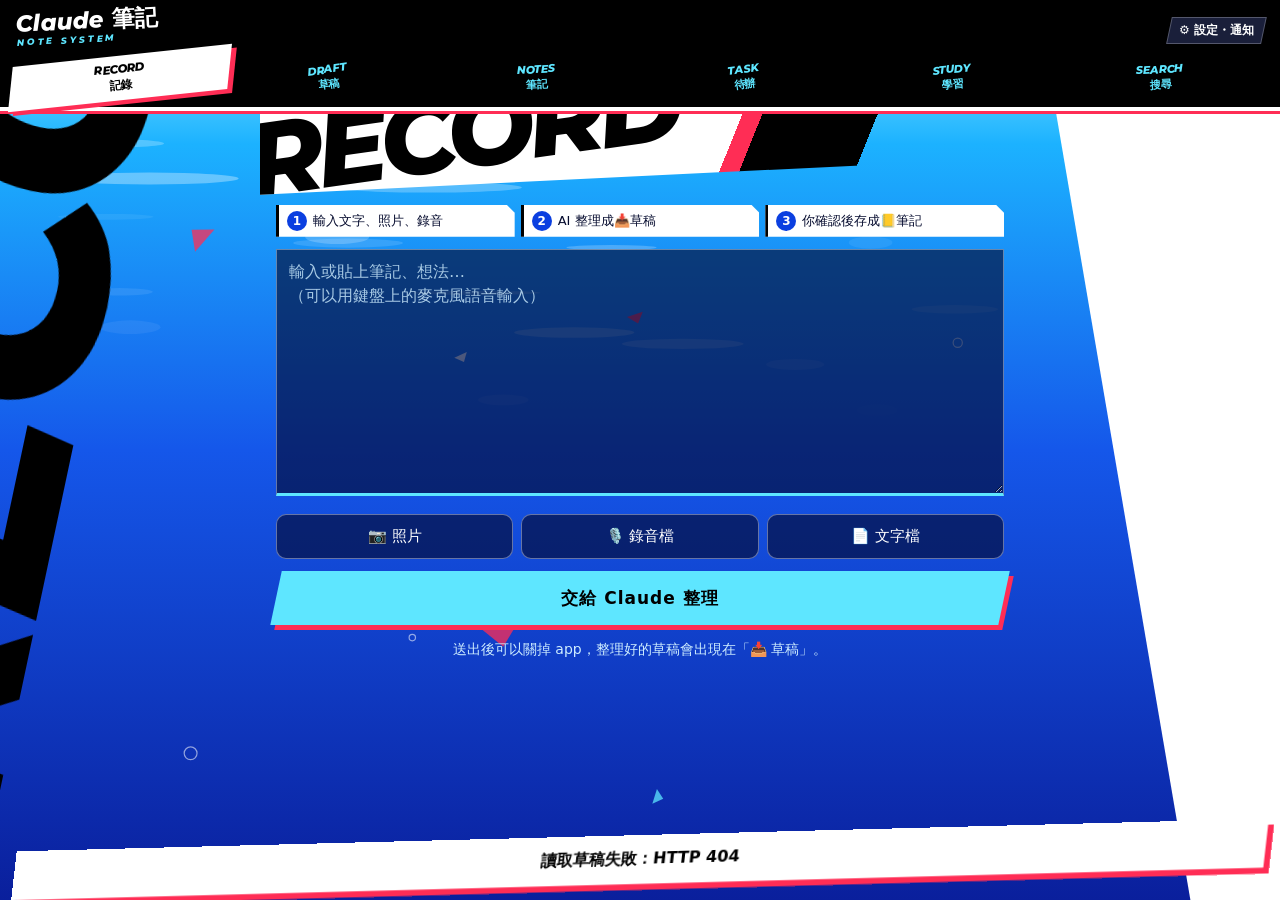
==== commit 21c5dd7f: "V26：全新的深海藍介面（斜切按鈕與清單列、會動的水面背景、深淺色跟隨系統）、換頁動畫、設定頁改成先選分類再調整、可以關掉介面動畫 Co-Authored-By: Claude Fable 5.2 <" ====
--- a/mobile/public/index.html
+++ b/mobile/public/index.html
@@ -3,11 +3,12 @@
 <head>
 <meta charset="utf-8">
 <meta name="viewport" content="width=device-width, initial-scale=1, viewport-fit=cover">
-<meta name="theme-color" content="#5b4bdb">
+<meta name="theme-color" content="#000000">
 <title>Claude 筆記</title>
 <link rel="manifest" href="manifest.webmanifest">
 <link rel="icon" href="icon-192.png">
 <link rel="stylesheet" href="style.css">
+<link rel="stylesheet" href="theme.css">
 </head>
 <body>
 <header>
@@ -505,5 +506,6 @@
 <div id="toast" hidden></div>
 <script src="cornell.js"></script>
 <script src="app.js"></script>
+<script src="theme.js"></script>
 </body>
 </html>
--- a/mobile/public/theme.css
+++ b/mobile/public/theme.css
@@ -0,0 +1,252 @@
+/* Deep-water theme: loaded after style.css, changes looks only (layout rules stay in style.css). */
+/* The glyphs are an italic cut, declared as normal: Latin gets the designed slant, Chinese falls back upright instead of being fake-slanted */
+@font-face { font-family: 'Deep Display'; src: url('montserrat-800i.woff2') format('woff2'); font-weight: 400 900; font-style: normal; font-display: swap; }
+
+/* Three surfaces, each with its own set of the app's colour variables:
+   water (the page itself: white text on blue), paper (cards: where long text is read), bar (black list rows). */
+:root {
+  --hot: #ff2d55; --black: #000000; --white: #ffffff; --cyan: #5ee6ff; --blue: #0b3fe0;
+  --w1: #9df4ff; --w2: #1cb2ff; --w3: #1557ea; --w4: #0a1f9c;                         /* water, surface to depth */
+  --paper: #ffffff; --ink: #050b2e; --ink-muted: #47577f; --ink-accent: #0b3fe0; --ink-line: #c5d3ee; --ink-field: #eef4ff;
+  --paper-plate: #050b2e; --paper-plate-text: #ffffff; --paper-sel: #0b3fe0; --paper-sel-text: #ffffff;
+  --cut: 16px; --skew: -12deg;
+  --disp: 'Deep Display', system-ui, -apple-system, "Noto Sans TC", "Microsoft JhengHei", sans-serif;
+  /* water surface */
+  --bg: #0c2fb4; --card: rgba(2, 8, 46, .62); --text: #ffffff; --muted: #cfeeff; --line: rgba(255, 255, 255, .38);
+  --accent: var(--cyan); --accent-text: #000000; --danger: #ff5d7c; --warn-bg: #ffe27a; --err-bg: #ffd9e0;
+  --plate: #000000; --plate-text: #ffffff; --sel: #ffffff; --sel-text: #000000;
+}
+@media (prefers-color-scheme: dark) {
+  :root { --w1: #1aa0e6; --w2: #0d56c8; --w3: #081f86; --w4: #020838; --bg: #06145e;
+    --paper: #050a26; --ink: #eaf6ff; --ink-muted: #8db6e6; --ink-accent: #5ee6ff; --ink-line: rgba(110, 190, 255, .32); --ink-field: #0b1648;
+    --paper-plate: #000000; --paper-plate-text: #ffffff; --paper-sel: #ffffff; --paper-sel-text: #000000; }
+}
+.box, .md, .qcard, .enbn, .empty.guide, .flow li, .files li, pre, .fnpanel, .chdlg, .entext {
+  --text: var(--ink); --muted: var(--ink-muted); --accent: var(--ink-accent); --accent-text: var(--paper); --line: var(--ink-line);
+  --bg: var(--ink-field); --card: var(--paper); --danger: #d81e4a; --warn-bg: color-mix(in srgb, #ffcf3f 30%, var(--paper)); --err-bg: color-mix(in srgb, #ff4d6d 22%, var(--paper));
+  --plate: var(--paper-plate); --plate-text: var(--paper-plate-text); --sel: var(--paper-sel); --sel-text: var(--paper-sel-text);
+  color: var(--text); background: var(--paper); }
+.list li, .chapters li, .chat details.cqa > summary.cq, .status {
+  --text: #ffffff; --muted: #b9c6e6; --accent: var(--cyan); --line: rgba(255, 255, 255, .3); --plate: #ffffff; --plate-text: #000000; --danger: #ff7b93;
+  color: var(--text); background: var(--black); }
+
+/* ---------- the sea behind everything ---------- */
+html { background: linear-gradient(180deg, var(--w1) 0%, var(--w2) 16%, var(--w3) 50%, var(--w4) 100%) fixed; min-height: 100%; }
+body { background: none; }
+main { overflow-x: clip; }
+#deepBg { position: fixed; inset: 0; width: 100%; height: 100%; z-index: -3; pointer-events: none; }
+/* the band of white that cuts the screen, and the page's name in solid letters (wide screens: they own the margins) */
+body::before { content: ''; position: fixed; inset: 0; z-index: -2; pointer-events: none; background: var(--white); clip-path: polygon(81% 0, 100% 0, 100% 100%, 93% 100%); display: none; }
+#deepWord { display: none; position: fixed; z-index: -1; left: 0; bottom: 0; font: 900 min(46vh, 25vw)/.74 var(--disp); letter-spacing: -.05em; color: var(--black);
+  transform: rotate(-78deg) translate(4%, -8%); transform-origin: left bottom; white-space: nowrap; pointer-events: none; user-select: none; -webkit-user-select: none; }
+@media (min-width: 1000px) { body::before, #deepWord { display: block; } }
+/* phones: the same idea as a strip at the top of every page */
+#deepHero { position: relative; height: 88px; margin: -16px -16px 10px; overflow: hidden; pointer-events: none; user-select: none; -webkit-user-select: none;
+  background: linear-gradient(112deg, var(--white) 0 61%, var(--hot) 61% 63.5%, var(--black) 63.5% 78%, transparent 78%);
+  clip-path: polygon(0 0, 100% 0, 100% 58%, 0 100%); }
+#deepHero b { position: absolute; left: -8px; bottom: -6px; font: 900 104px/.78 var(--disp); letter-spacing: -.06em; color: var(--black); transform: rotate(-8deg); transform-origin: left bottom; white-space: nowrap; }
+
+/* ---------- header and tabs: a black slab, the open tab is a white plate ---------- */
+header { background: var(--black); border-bottom: 0; box-shadow: 0 4px 0 var(--white), 0 7px 0 var(--hot); padding-bottom: 8px;
+  --text: #ffffff; --muted: #9fb2dd; --accent: var(--cyan); --plate: #1a1f3a; --plate-text: #ffffff; --line: rgba(255, 255, 255, .25); color: #fff; }
+h1 { font: 800 23px/1.05 var(--disp); letter-spacing: .01em; transform: rotate(-3deg); transform-origin: left center; }
+.hrow h1::after { content: 'NOTE SYSTEM'; display: block; font: 800 9px/1.2 var(--disp); letter-spacing: .32em; color: var(--cyan); margin-top: 2px; }
+nav { gap: 0; padding-top: 4px; }
+nav button { color: var(--cyan); font-size: 11px; font-weight: 700; padding: 6px 0 6px; border-bottom: 0; gap: 0; transform: rotate(-5deg); }
+nav button:nth-child(2n) { transform: rotate(-8deg); } nav button:nth-child(3n) { transform: rotate(-3deg); }
+nav button.active { color: var(--black); border-bottom-color: transparent; z-index: 1; transform: rotate(-6deg) scale(1.06); }
+nav .ic { display: none; }
+nav button::after { order: -1; font: 800 11px/1.15 var(--disp); letter-spacing: -.02em; }
+nav button[data-tab=new]::after { content: 'RECORD'; } nav button[data-tab=drafts]::after { content: 'DRAFT'; }
+nav button[data-tab=notes]::after { content: 'NOTES'; } nav button[data-tab=tasks]::after { content: 'TASK'; }
+nav button[data-tab=learn]::after { content: 'STUDY'; } nav button[data-tab=vault]::after { content: 'SEARCH'; }
+nav button::before, nav button:hover::before { background: transparent; border-color: transparent; }
+nav button.active::before, nav button.active:hover::before { background: var(--white); box-shadow: 5px 4px 0 var(--hot); }
+nav .badge { top: -9px; left: auto; right: 2px; margin-left: 0; }
+.badge { border-radius: 0; background: var(--hot); color: #fff; font: 800 11px/16px var(--disp); transform: skewX(var(--skew)); }
+
+/* ---------- buttons: an upright label on a slanted plate ---------- */
+button { position: relative; isolation: isolate; background: none; border: 0; border-radius: 0; font-weight: 800; color: var(--plate-text); transition: transform .1s; }
+button::before { content: ''; position: absolute; inset: 0; z-index: -1; transform: skewX(var(--skew)); background: var(--plate); border: 1px solid var(--line); transition: background .12s, box-shadow .12s; }
+button:hover::before { background: color-mix(in srgb, var(--plate) 78%, var(--cyan)); }
+button:active { transform: translate(2px, 2px); }
+button:focus-visible { outline: none; } button:focus-visible::before { outline: 2px solid var(--hot); outline-offset: 2px; }
+button.primary, .seg button.active, .ver, .ver.new, .wgrid button, .fnfab, .fnsel button, .zb { background: none; border: 0; }
+button.primary { color: var(--black); letter-spacing: .06em; font-size: 17px; }
+button.primary::before, button.primary:hover::before { background: var(--cyan); border-color: transparent; box-shadow: 5px 5px 0 var(--hot); }
+button.primary:active::before { box-shadow: 1px 1px 0 var(--hot); }
+/* plain-text buttons keep no plate */
+.back::before, button.danger::before, .tnote::before, .review button.link::before, .files li button::before, .mats button::before,
+.rems li button::before, .chapters .ci::before { display: none; }
+.back { font: 800 16px/1.4 var(--disp); color: var(--white); transform: rotate(-3deg); transform-origin: left center; }
+button.danger { color: var(--danger); } .tnote, .review button.link { color: var(--accent); }
+.seg { gap: 0; }
+.seg button, .seg button:first-child, .seg button:last-child { border-radius: 0; }
+.seg button.active { color: var(--sel-text); z-index: 1; transform: scale(1.06); }
+.seg button.active::before, .seg button.active:hover::before { background: var(--sel); border-color: transparent; box-shadow: 4px 4px 0 var(--hot); }
+.ver { border-radius: 0; opacity: 1; font: 800 10px/1.4 var(--disp); padding: 3px 10px; color: #fff; }
+.ver.new::before { background: var(--hot); border-color: transparent; }
+.setbtn { font-size: 12px; color: #fff; }
+
+/* ---------- paper: straight edges, one corner cut, a bar on the left ---------- */
+.box, .md, .qcard, .enbn, .empty.guide, .flow li, .files li, pre {
+  border: 0; border-left: 5px solid var(--black); border-radius: 0;
+  clip-path: polygon(0 0, calc(100% - var(--cut)) 0, 100% var(--cut), 100% 100%, 0 100%); }
+@media (prefers-color-scheme: dark) { .box, .md, .qcard, .enbn, .empty.guide, .flow li, .files li, pre { border-left-color: var(--cyan); } }
+.qcard .qq.md, .chent .md, .chat .ca.md { border-left: 0; clip-path: none; }
+.entext { padding: 14px; }
+.qcard.wrong { border-left-color: var(--hot); } .qcard.right { border-left-color: #2e9e5b; }
+.box.group, .welcome { border-left-color: var(--hot); }
+.flow li { --cut: 8px; border-left-width: 3px; }
+textarea, input[type=text], input[type=search], .box select, .field select, .qtypes input, .cfgrow input[type=number], .cfgrow input[type=time] {
+  border-radius: 0; border: 1px solid var(--line); border-bottom: 3px solid var(--accent); background: var(--card); color: var(--text); }
+.box textarea, .box input[type=text], .fnpanel textarea, .qcard textarea, .qcard input[type=text] { background: var(--bg); }
+textarea::placeholder, input::placeholder { color: var(--muted); opacity: .8; }
+textarea:focus, input:focus { outline: 2px solid var(--hot); outline-offset: 0; border-color: transparent; }
+.pill, .lv, .review .rvlv, .enq .qt { border-radius: 0; font-weight: 800; }
+.lv { background: var(--hot); color: #fff; font-family: var(--disp); transform: skewX(var(--skew)); }
+.status { border-radius: 0; border-left: 6px solid #ffd43b; clip-path: polygon(0 0, 100% 0, calc(100% - 14px) 100%, 0 100%); padding-right: 24px; }
+.status.error { border-left-color: var(--hot); color: #fff; }
+.hint, .empty, .field { color: var(--muted); }
+
+/* ---------- bars: black rows, the open one turns white with a red tip ---------- */
+.list li, .chapters li { position: relative; border: 0; border-radius: 0; margin-bottom: 6px; padding: 12px 26px 12px 14px;
+  clip-path: polygon(0 0, 100% 0, calc(100% - 16px) 100%, 0 100%); transition: background .12s, color .12s; }
+.chapters li, .chapters li:first-child { border-top: 0; }
+.list li::after, .chapters li::after, .chat details.cqa > summary.cq::after { content: ''; position: absolute; right: 0; top: 0; bottom: 0; width: 22px; background: var(--hot); opacity: 0; }
+.list li:hover, .chapters li:hover, .chat details.cqa[open] > summary.cq {
+  --text: #000000; --muted: #3b4566; --accent: var(--blue); --plate: #000000; --plate-text: #ffffff; color: var(--text); background: var(--white); }
+.list li:hover::after, .chapters li:hover::after, .chat details.cqa[open] > summary.cq::after { opacity: 1; }
+.list li.in-group { border-left: 6px solid var(--hot); }
+.list .t, .chapters .ct { font-weight: 800; font-size: 17px; }
+.chapters .cp { color: var(--muted); }
+.chat details.cqa > summary.cq { position: relative; border-radius: 0; padding: 10px 34px 10px 12px; font-weight: 800;
+  clip-path: polygon(0 0, 100% 0, calc(100% - 16px) 100%, 0 100%); }
+.chat details.cqa > summary.cq::before { color: var(--hot); }
+.chat .ca { border-radius: 0; border: 0; border-left: 5px solid var(--hot); }
+.chat .creply { border-left: 3px solid var(--hot); }
+
+/* ---------- headings: a white band laid across the page at an angle, big letters ---------- */
+#tab-learn h2, main h2 { position: relative; font: 800 27px/1.18 var(--disp); letter-spacing: -.01em; color: var(--black); background: var(--white);
+  padding: 12px 26px 12px 22px; margin: 10px -22px 20px; transform: rotate(-2.5deg); box-shadow: 0 6px 0 var(--hot), 0 12px 0 var(--black); }
+#tab-learn h2::before, main h2::before { display: none; }
+.box .lbl, .tgroup h3 { font: 800 18px/1.3 var(--disp); }
+.box > .lbl:first-child, .box > .row:first-child .lbl { display: inline-block; background: var(--plate); color: var(--plate-text); padding: 2px 16px 2px 10px; margin-left: -12px;
+  clip-path: polygon(0 0, 100% 0, calc(100% - 10px) 100%, 0 100%); }
+#tab-learn .md h1, main .md h1 { font: 800 22px/1.3 var(--disp); }
+#tab-learn .md h2, main .md h2 { font: 800 18px/1.35 var(--disp); color: var(--plate-text); background: var(--plate); transform: rotate(-1.2deg); box-shadow: 4px 4px 0 var(--hot);
+  padding: 6px 22px 6px 12px; margin: 22px 0 12px -14px; display: table; clip-path: none; border: 0; }
+.md h3 { font-weight: 800; font-size: 17px; color: var(--accent); }
+.md h3::before { content: '// '; font-family: var(--disp); color: var(--hot); }
+.md th { background: var(--plate); color: var(--plate-text); font-weight: 800; }
+.md th, .md td { border-color: var(--line); }
+.md blockquote { border-left: 4px solid var(--hot); background: var(--bg); }
+.md code { border-radius: 0; background: var(--bg); }
+.md a, .md a.wl, .md .wl { color: var(--accent); font-weight: 700; }
+.md hr { border: 0; height: 4px; background: linear-gradient(100deg, var(--plate) 0 70%, var(--hot) 70% 74%, transparent 74%); }
+
+/* ---------- floating notes ---------- */
+.fnfab { border-radius: 0; box-shadow: none; width: 58px; height: 58px; }
+.fnfab::before, .fnfab:hover::before { transform: rotate(45deg) scale(.74); background: var(--black); border: 2px solid var(--white); box-shadow: 5px 5px 0 var(--hot); }
+.fnpanel { border: 0; border-top: 5px solid var(--black); border-radius: 0; box-shadow: 0 -8px 0 var(--hot), 0 -14px 34px rgba(0, 0, 0, .35); }
+.fnhead b { font: 800 19px/1.2 var(--disp); background: var(--plate); color: var(--plate-text); padding: 3px 18px 3px 10px; margin-left: -12px; transform: rotate(-2deg);
+  clip-path: polygon(0 0, 100% 0, calc(100% - 10px) 100%, 0 100%); }
+.fnhead::before { border-radius: 0; height: 4px; width: 56px; margin-left: -28px; transform: skewX(var(--skew)); background: var(--hot); opacity: 1; }
+.fnsec > span { font-family: var(--disp); color: var(--accent); }
+.fnsel button { color: var(--black); } .fnsel button::before, .fnsel button:hover::before { background: var(--white); border-color: transparent; box-shadow: 4px 4px 0 var(--hot); }
+@media (min-width: 700px) { .fnpanel { border-radius: 0; border-left: 5px solid var(--black); box-shadow: 8px 8px 0 var(--hot), 0 14px 44px rgba(0, 0, 0, .45); } }
+
+/* ---------- toast, dialog ---------- */
+#toast { border-radius: 0; background: var(--white); color: var(--black); font-weight: 800; transform: skewX(-8deg) rotate(-1.5deg); box-shadow: 6px 6px 0 var(--hot); }
+.chdlg { border-radius: 0; border: 0; border-top: 6px solid var(--black); box-shadow: 10px 10px 0 var(--hot), 0 12px 40px rgba(0, 0, 0, .4); overflow: visible; }
+#tab-learn .chdlg h2, .chdlg h2 { font: 800 22px/1.2 var(--disp); margin: 0; transform: rotate(-2deg); box-shadow: 0 5px 0 var(--hot); }
+.chdlg::backdrop { background: rgba(2, 8, 60, .7); }
+.chnew { border-radius: 0; }
+
+/* ---------- motion ---------- */
+/* ---------- motion ----------
+   Page changes use the browser's view transitions (old and new picture of <main>, the header stays put), in two standard patterns:
+   - tabs (no relation between the pages): fade through. The old page fades out, then the new one fades in while growing from 92%.
+   - going into / back out of a page: shared axis. Both pages move 30px the same way, the old one fading out and the new one in.
+   The app's own switch turns it off (html.deep-still); the system "reduce motion" setting is not followed,
+   because Windows with animation effects off would otherwise hide all of it. */
+main { view-transition-name: deep-main; }
+header { view-transition-name: deep-header; }
+::view-transition-old(deep-main), ::view-transition-new(deep-main) { animation: none; mix-blend-mode: normal; }
+html[data-vt=tab]::view-transition-old(deep-main) { animation: vtFadeOut 90ms cubic-bezier(.3, 0, 1, 1) both; }
+html[data-vt=tab]::view-transition-new(deep-main) { animation: vtThroughIn 210ms 90ms cubic-bezier(0, 0, 0, 1) both; }
+html[data-vt=fwd]::view-transition-old(deep-main) { animation: vtFadeOut 90ms cubic-bezier(.3, 0, 1, 1) both, vtToLeft 300ms cubic-bezier(.2, 0, 0, 1) both; }
+html[data-vt=fwd]::view-transition-new(deep-main) { animation: vtFadeIn 210ms 90ms cubic-bezier(0, 0, 0, 1) both, vtFromRight 300ms cubic-bezier(.2, 0, 0, 1) both; }
+html[data-vt=back]::view-transition-old(deep-main) { animation: vtFadeOut 90ms cubic-bezier(.3, 0, 1, 1) both, vtToRight 300ms cubic-bezier(.2, 0, 0, 1) both; }
+html[data-vt=back]::view-transition-new(deep-main) { animation: vtFadeIn 210ms 90ms cubic-bezier(0, 0, 0, 1) both, vtFromLeft 300ms cubic-bezier(.2, 0, 0, 1) both; }
+/* browsers without view transitions: the new page simply fades in */
+html.deep-novt:not(.deep-still) .tab:not([hidden]), html.deep-novt:not(.deep-still) .lview:not([hidden]) { animation: vtFadeIn 200ms cubic-bezier(0, 0, 0, 1) both; }
+/* small state changes: short, one property or two */
+html:not(.deep-still) nav button.active::before, html:not(.deep-still) .seg button.active::before { animation: vtFadeIn 150ms cubic-bezier(0, 0, 0, 1) both; }
+html:not(.deep-still) .fnpanel:not([hidden]) { animation: deepUp 250ms cubic-bezier(0, 0, 0, 1); }
+html:not(.deep-still) #toast:not([hidden]) { animation: deepToast 200ms cubic-bezier(0, 0, 0, 1); }
+@keyframes vtFadeOut { to { opacity: 0; } }
+@keyframes vtFadeIn { from { opacity: 0; } }
+@keyframes vtThroughIn { from { opacity: 0; transform: scale(.92); } }
+@keyframes vtToLeft { to { transform: translateX(-30px); } }
+@keyframes vtFromRight { from { transform: translateX(30px); } }
+@keyframes vtToRight { to { transform: translateX(30px); } }
+@keyframes vtFromLeft { from { transform: translateX(-30px); } }
+@keyframes deepUp { from { opacity: 0; translate: 0 24px; } to { opacity: 1; translate: 0 0; } }
+@keyframes deepToast { from { opacity: 0; translate: 0 10px; } to { opacity: 1; translate: 0 0; } }
+/* the switch also stops the small hover / press transitions */
+html.deep-still *, html.deep-still *::before, html.deep-still *::after { transition: none !important; animation: none !important; }
+
+/* ---------- settings: a flat dark panel, a list of categories, then one category at a time ---------- */
+html.deep-cfg #deepHero { display: none; }
+#tab-settings { --pad: max(16px, calc(50vw - 364px)); --padl: min(var(--pad), 40px); position: relative; margin: -16px calc(-1 * var(--pad)) 0; padding: 18px 16px 130px var(--padl); min-height: calc(100vh - 120px); background: #0f1746; color: #fff;
+  --text: #ffffff; --muted: #9fb7e6; --accent: var(--cyan); --line: rgba(120, 190, 255, .28); --plate: #000000; --plate-text: #ffffff; --sel: #ffffff; --sel-text: #000000;
+  --card: rgba(0, 0, 0, .35); --bg: rgba(0, 0, 0, .35); --danger: #ff7b93; }
+#tab-settings[data-cfg=menu] { clip-path: polygon(0 0, 64% 0, 100% 44%, 100% 100%, 0 100%); }
+#tab-settings > h2 { position: absolute; width: 1px; height: 1px; margin: 0; padding: 0; overflow: hidden; clip-path: inset(50%); transform: none; box-shadow: none; }
+#tab-settings[data-cfg=menu] > .box, #tab-settings[data-cfg=menu] > #welcomeAgain, #tab-settings[data-cfg=menu] > #cfgTabs,
+#tab-settings[data-cfg=detail] > .box:not(.cfg-on), #tab-settings[data-cfg=detail] > #cfgMenu, #tab-settings[data-cfg=detail] > #welcomeAgain { display: none; }
+.cfginfo { display: flex; gap: 10px; align-items: center; min-height: 2.9em; max-width: 520px; margin: 4px 30% 22px 0; color: var(--cyan); font-size: 15px; line-height: 1.4; }
+.cfginfo i { flex: none; font: 800 10px/1 var(--disp); border: 1.5px solid var(--cyan); border-radius: 999px; padding: 3px 10px; }
+/* everything sits on the left; the bar of the chosen line is only as wide as the list */
+#tab-settings > * { max-width: 728px; } #tab-settings > #cfgMenu { max-width: none; }
+.cfglist { display: flex; flex-direction: column; width: fit-content; min-width: min(64%, 380px); max-width: 100%; margin-left: calc(-1 * var(--padl)); }
+.cfglist button { text-align: left; padding: 10px 28px 10px var(--padl); font-size: 19px; font-weight: 700; letter-spacing: .05em; color: var(--cyan); }
+.cfglist button::before, .cfglist button:hover::before { transform: none; background: transparent; border: 0; transition: none; }
+.cfglist button small { display: none; font-size: 12px; font-weight: 400; letter-spacing: 0; color: #9fb7e6; }
+@media (hover: none) { .cfglist button small { display: block; } }
+.cfglist button.on, .cfglist button:focus-visible { color: #000; } .cfglist button.on small { color: #3b4566; }
+/* the chosen line: the same slanted white plate with a red shadow as the open tab (it runs off the left edge, so only the right end slants) */
+.cfglist button.on::before, .cfglist button:focus-visible::before { left: -40px; transform: skewX(var(--skew)); background: #fff; box-shadow: 5px 4px 0 var(--hot); outline: none; }
+.cfgask { position: absolute; right: 14px; bottom: 100px; margin: 0; font: italic 700 15px/1.3 system-ui, sans-serif; color: #fff; border-bottom: 2px solid #fff; padding: 0 2px 2px 14px; text-shadow: 0 1px 2px rgba(0, 0, 0, .6); z-index: 1; }
+#cfgBand { position: absolute; left: 0; right: 0; bottom: 0; height: 88px; background: #fff; overflow: hidden; pointer-events: none; user-select: none; -webkit-user-select: none; }
+#cfgBand b { position: absolute; left: -6px; bottom: -22px; font: 900 108px/.9 var(--disp); letter-spacing: -.05em; color: #a9adb8; white-space: nowrap; }
+/* inside a category: the pill row of categories on top (as on the game's list screens), one item per line underneath */
+#cfgTabs { display: flex; gap: 2px; overflow-x: auto; background: #000; border-radius: 999px; padding: 3px; margin: 2px 0 18px; scrollbar-width: none; }
+#cfgTabs::-webkit-scrollbar { display: none; }
+#cfgTabs button { flex: none; padding: 5px 14px; font: italic 700 14px/1.4 system-ui, sans-serif; color: #fff; white-space: nowrap; }
+#cfgTabs button::before, #cfgTabs button:hover::before { transform: none; background: transparent; border: 0; border-radius: 999px; }
+#cfgTabs button.on { color: #000; } #cfgTabs button.on::before { background: #fff; }
+#tab-settings > .box { background: none; border-left: 0; clip-path: none; padding: 0; margin: 0; color: #fff;
+  --text: #ffffff; --muted: #9fb7e6; --accent: var(--cyan); --accent-text: #000000; --line: rgba(120, 190, 255, .28); --plate: #000000; --plate-text: #ffffff; --sel: #ffffff; --sel-text: #000000;
+  --card: rgba(0, 0, 0, .35); --bg: rgba(0, 0, 0, .35); --danger: #ff7b93; --warn-bg: rgba(255, 214, 90, .18); --err-bg: rgba(255, 80, 110, .2); }
+#tab-settings > details.box > summary { display: none; }
+#tab-settings > .box > .row:first-child .lbl { display: none; }
+#tab-settings > .box > .row:first-child { justify-content: flex-end; min-height: 0; }
+#tab-settings .cfgrow { position: relative; isolation: isolate; margin: 0 -16px 0 calc(-1 * var(--padl)); padding: 10px 30px 10px var(--padl); border-top: 1px solid var(--line); }
+#tab-settings .cfgrow::before { content: ""; position: absolute; inset: 0 8px 0 -40px; z-index: -1; transform: skewX(var(--skew)); }
+#tab-settings .cfgrow b { color: var(--cyan); font-weight: 700; }
+#tab-settings .cfgrow:focus-within, #tab-settings .cfgrow:hover { --text: #000000; --muted: #3b4566; --line: #9aa3bd; --bg: #eef1f8; --card: #eef1f8; color: #000; border-top-color: transparent; }
+#tab-settings .cfgrow:focus-within::before, #tab-settings .cfgrow:hover::before { background: #fff; box-shadow: 5px 4px 0 var(--hot); }
+#tab-settings .cfgrow:focus-within b, #tab-settings .cfgrow:hover b { color: #000; }
+#tab-settings .cfgrow:focus-within input, #tab-settings .cfgrow:hover input, #tab-settings .cfgrow:focus-within textarea, #tab-settings .cfgrow:hover textarea { color: #000; }
+#cfgForm h3 { display: inline-block; margin: 22px 0 8px; padding: 3px 16px; border-radius: 999px; background: #000; color: #fff; font: italic 700 14px/1.5 system-ui, sans-serif; }
+#tab-settings .urlline code { background: rgba(0, 0, 0, .4); color: #fff; border-radius: 0; }
+#tab-settings .sess li { border-top-color: var(--line); }
+/* settings own the whole width of the window: no page word or white band behind them */
+html.deep-cfg main { overflow-x: visible; } html.deep-cfg body { overflow-x: clip; }
+html.deep-cfg #deepWord, html.deep-cfg body::before { display: none; }
+/* page-by-page fixes */
+.wgrid span { color: #c3cfee; }
+#tab-learn .chdlg h2, .chdlg h2 { transform: none; margin: 0 0 6px; box-shadow: 0 5px 0 var(--hot); }
+#chBody { padding-top: 12px; }
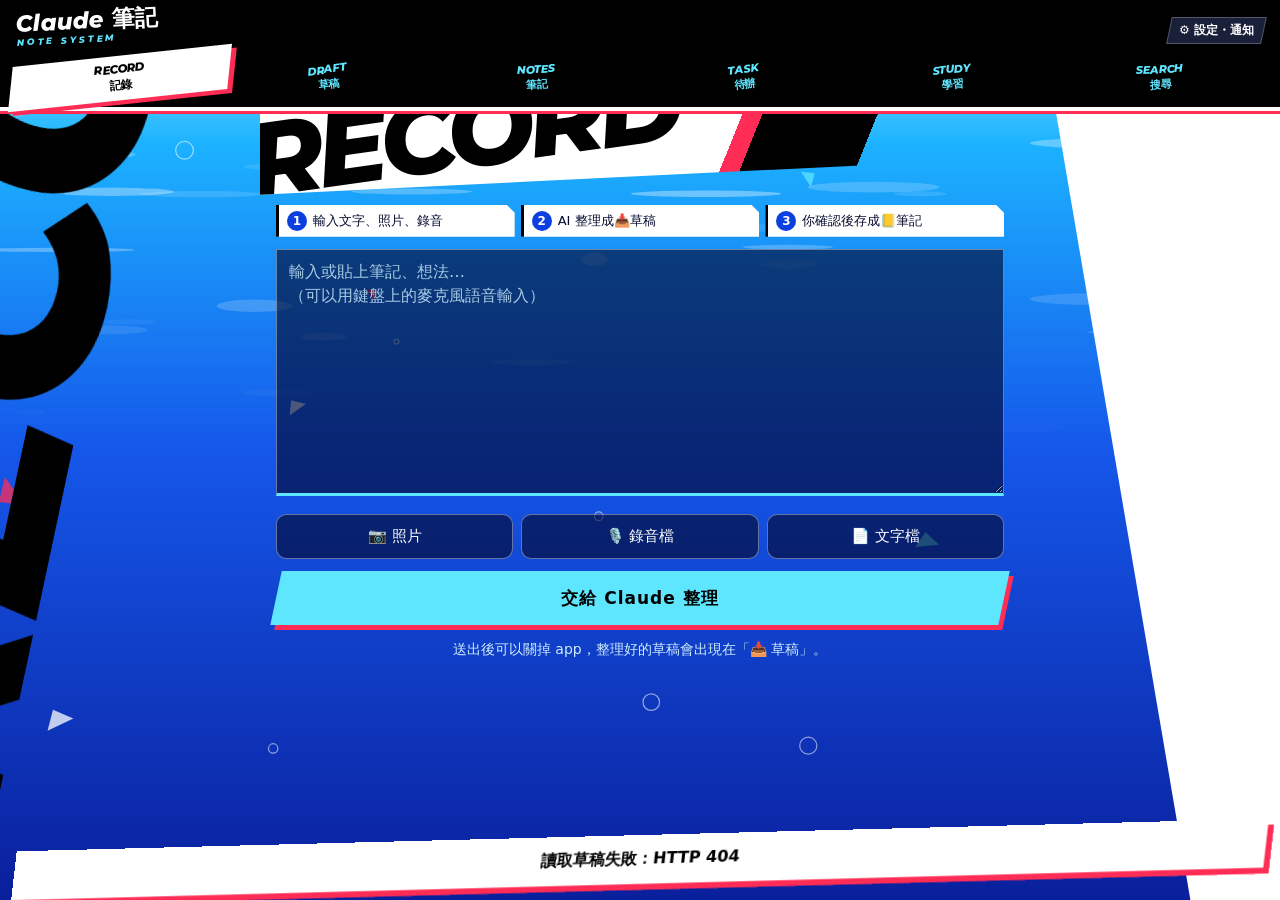
==== commit 9996cb2b: "V26.2：電腦上課時問答改放在左邊的小視窗（課文自動讓位、可拖曳縮放、收起時顯示新回答數），選取課文的兩個按鈕對調順序 Co-Authored-By: Claude Fable 5.2 <norep" ====
--- a/mobile/public/index.html
+++ b/mobile/public/index.html
@@ -312,6 +312,8 @@
       <div id="llStatus" class="status" hidden></div>
       <div id="llSupp" class="box supp" hidden></div>
       <article id="llBody" class="md"></article>
+      <!-- 問答：寬螢幕時整塊搬進左邊的問答視窗（#qaBody），窄螢幕留在這裡 -->
+      <div id="qaHome"><div id="qaWrap">
       <div id="llChat"></div>
       <p id="llLevel" class="hint left" hidden></p>
       <div id="llAskBox" hidden>
@@ -327,6 +329,7 @@
           <button type="button" id="llMoreBtn" title="照目前的等級再出一個小問題">🎯 再來一題</button>
         </div>
       </div>
+      </div></div>
       <button type="button" class="wide fnopen" data-fnopen>✏️ 打開我的筆記</button>
       <p class="hint left">筆記是懸浮視窗，邊讀邊記；選取教學內容可以直接「📌 記到筆記」或「🔑 加到線索」。</p>
       <div class="row gap lt-actions">
@@ -484,9 +487,18 @@
 <!-- 懸浮筆記（上課：康乃爾三欄；測驗：單一欄） -->
 <button type="button" id="fnFab" class="fnfab" aria-label="打開我的筆記" title="我的筆記" hidden>✏️</button>
 <div id="fnSel" class="fnsel" hidden>
+  <button type="button" data-to="cues">🔑 加到線索</button>
   <button type="button" data-to="notes">📌 記到筆記</button>
-  <button type="button" data-to="cues">🔑 加到線索</button>
 </div>
+<!-- 問答視窗（只有寬螢幕；內容是課程頁的 #qaWrap） -->
+<button type="button" id="qaFab" class="fnfab qafab" aria-label="打開問答" title="問答" hidden>💬<span id="qaBadge" class="badge" hidden></span></button>
+<section id="qaPanel" class="fnpanel qapanel" aria-label="問答" hidden>
+  <div class="fnhead" id="qaHead">
+    <b>💬 問答</b><span class="hint left"></span>
+    <button type="button" id="qaClose" class="small" aria-label="收起問答" title="收起">▾ 收起</button>
+  </div>
+  <div id="qaBody"></div>
+</section>
 <section id="fnPanel" class="fnpanel" data-tab="notes" aria-label="我的筆記" hidden>
   <div class="fnhead" id="fnHead">
     <b>✏️ 我的筆記</b><span id="fnSaved" class="hint left"></span>
--- a/mobile/public/style.css
+++ b/mobile/public/style.css
@@ -224,6 +224,15 @@
   .fnhead { cursor: move; padding-top: 8px; } .fnhead::before { display: none; }
   .fnbody { padding-bottom: 16px; }
 }
+/* questions window (wide screens only): the lesson's Q&A and ask box, on the left; the ask box stays at the bottom, the threads scroll */
+.qafab { right: auto; left: 14px; } .qafab .badge { position: absolute; top: 2px; right: 2px; font-size: 11px; line-height: 16px; padding: 0 5px; }
+#qaBody { flex: 1; min-height: 0; display: flex; padding: 0 12px 14px; }
+#qaBody #qaWrap { flex: 1; min-width: 0; min-height: 0; display: flex; flex-direction: column; }
+#qaBody #llChat { flex: 1; min-height: 0; overflow-y: auto; overscroll-behavior: contain; padding-right: 4px; scrollbar-width: thin; scrollbar-color: var(--muted) transparent; }
+#qaBody #llChat:empty::before { content: '還沒有問答。讀到不懂的地方，直接在下面問。'; display: block; color: var(--muted); font-size: 14px; padding: 6px 0; }
+#qaBody .chat { margin: 0; } #qaBody .chat details.cqa:first-child { margin-top: 0; }
+#qaBody #llLevel { margin: 8px 0 0; } #qaBody #llMode.llmode { margin: 8px 0 4px; }
+#qaBody .revise { margin: 6px 0 0; flex-wrap: wrap; } #qaBody .revise textarea { flex-basis: 100%; } #qaBody .revise button { flex: 1; }
 .fnsel { position: fixed; z-index: 11; display: flex; gap: 6px; }
 .fnsel button { padding: 7px 12px; font-size: 14px; white-space: nowrap; background: var(--text); color: var(--bg); border-color: transparent; box-shadow: 0 3px 12px rgba(0,0,0,.3); }
 .fnopen { margin-bottom: 0; }
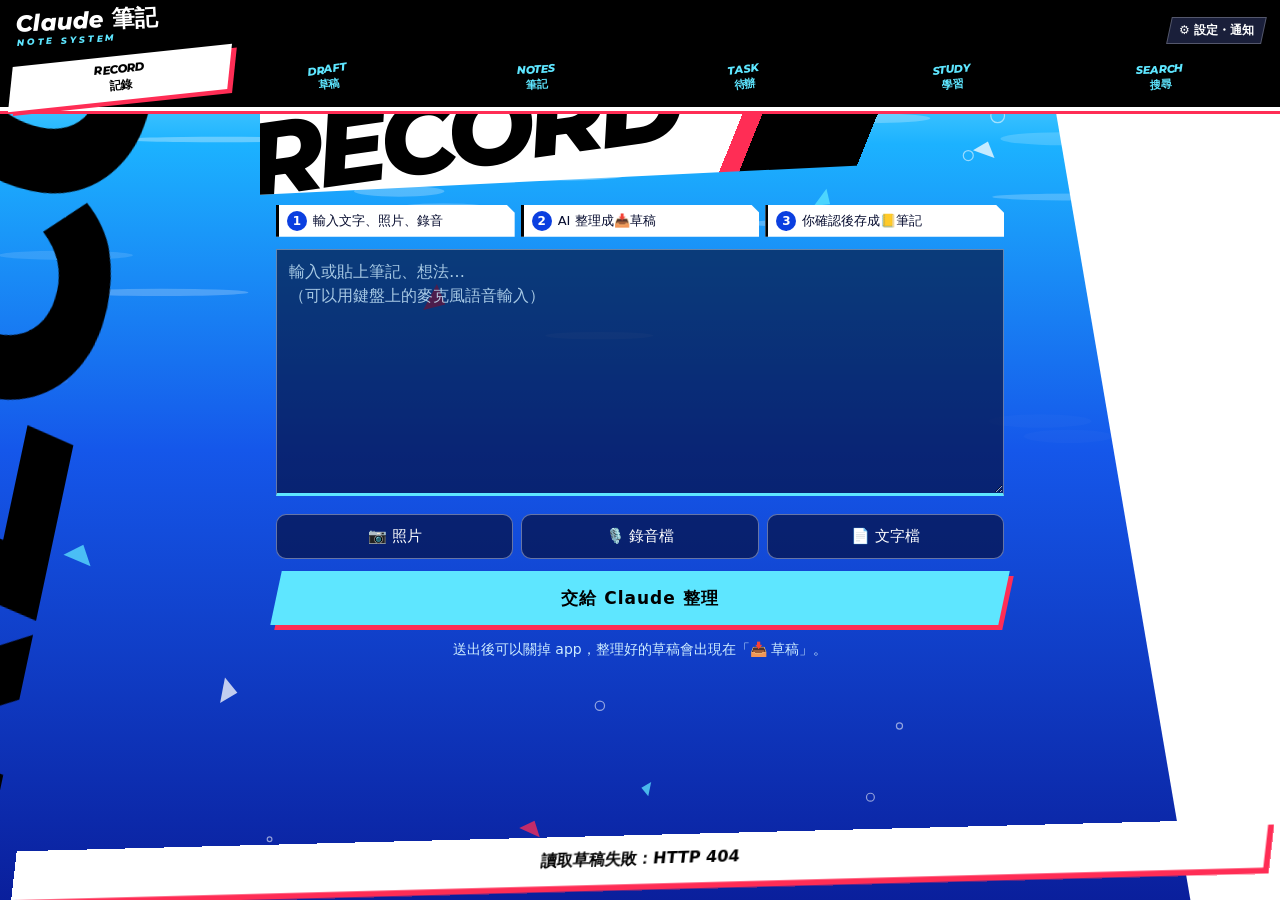
==== commit 6ae66b7d: "V26.3：數學公式會畫成真的公式（課程、問答、筆記、草稿；內建 KaTeX，離線可用），選取公式記到筆記時存回原本的寫法 Co-Authored-By: Claude Fable 5.2 <nore" ====
--- a/mobile/public/index.html
+++ b/mobile/public/index.html
@@ -7,6 +7,7 @@
 <title>Claude 筆記</title>
 <link rel="manifest" href="manifest.webmanifest">
 <link rel="icon" href="icon-192.png">
+<link rel="stylesheet" href="katex.min.css">
 <link rel="stylesheet" href="style.css">
 <link rel="stylesheet" href="theme.css">
 </head>
@@ -516,6 +517,8 @@
   </div>
 </section>
 <div id="toast" hidden></div>
+<script src="katex.min.js"></script>
+<script src="mathmd.js"></script>
 <script src="cornell.js"></script>
 <script src="app.js"></script>
 <script src="theme.js"></script>
--- a/mobile/public/style.css
+++ b/mobile/public/style.css
@@ -224,6 +224,9 @@
   .fnhead { cursor: move; padding-top: 8px; } .fnhead::before { display: none; }
   .fnbody { padding-bottom: 16px; }
 }
+/* formulas (KaTeX): a wide one scrolls inside its own line instead of widening the page; one that could not be drawn shows as written */
+.katex-display { overflow-x: auto; overflow-y: hidden; padding: 4px 0; margin: .6em 0; } .katex { font-size: 1.1em; }
+code.texsrc { white-space: pre-wrap; }
 /* questions window (wide screens only): the lesson's Q&A and ask box, on the left; the ask box stays at the bottom, the threads scroll */
 .qafab { right: auto; left: 14px; } .qafab .badge { position: absolute; top: 2px; right: 2px; font-size: 11px; line-height: 16px; padding: 0 5px; }
 #qaBody { flex: 1; min-height: 0; display: flex; padding: 0 12px 14px; }
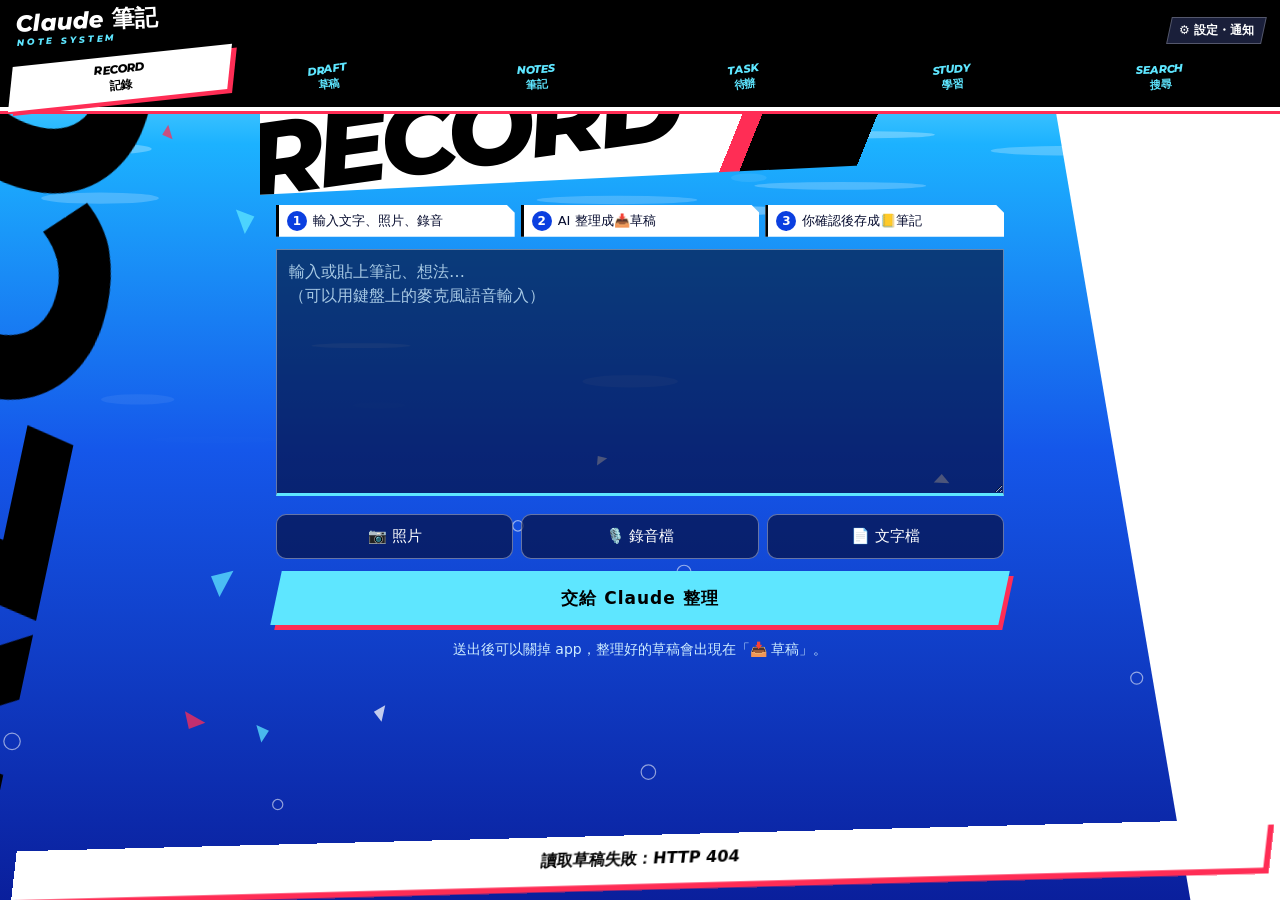
==== commit 4089d2bd: "V27：Agent 研究會查證引用的來源並對照既有筆記（引用正確率、和筆記不一致的地方）、選配的四角色研究團隊、Gmail 全自動讀取主要分類的新信 Co-Authored-By: Claude Fa" ====
--- a/mobile/public/index.html
+++ b/mobile/public/index.html
@@ -477,13 +477,23 @@
 </main>
 
 <button type="button" id="verBadge" class="ver" hidden></button>
-<dialog id="chDlg" class="chdlg" aria-labelledby="chTitle">
+<dialog id="chDlg" class="chdlg" closedby="any" aria-labelledby="chTitle">
   <h2 id="chTitle">更新內容</h2>
   <div id="chBody"></div>
   <div class="chbtns">
     <button type="button" id="chCheck">檢查新版本</button>
     <button type="button" id="chClose" class="primary">知道了</button>
   </div>
+</dialog>
+<!-- 確認視窗：取代瀏覽器內建的 confirm()，用 ask('問題') 開啟 -->
+<dialog id="askDlg" class="askdlg" closedby="any" aria-labelledby="askMsg">
+  <form method="dialog">
+    <p id="askMsg"></p>
+    <div class="askbtns">
+      <button type="submit" id="askNo" value="cancel">取消</button>
+      <button type="submit" id="askYes" value="ok" class="primary">確定</button>
+    </div>
+  </form>
 </dialog>
 <!-- 懸浮筆記（上課：康乃爾三欄；測驗：單一欄） -->
 <button type="button" id="fnFab" class="fnfab" aria-label="打開我的筆記" title="我的筆記" hidden>✏️</button>
--- a/mobile/public/style.css
+++ b/mobile/public/style.css
@@ -266,9 +266,48 @@
 .chdlg { width: min(560px, calc(100vw - 32px)); max-height: calc(100vh - 48px); padding: 0; border: 1px solid var(--line); border-radius: 16px;
   background: var(--card); color: var(--text); box-shadow: 0 12px 40px rgba(0,0,0,.25); }
 .chdlg[open] { display: flex; flex-direction: column; }
-.chdlg::backdrop { background: rgba(0,0,0,.45); }
+/* ---- every <dialog>: the page behind does not scroll, and opening and closing animate ---- */
+dialog:modal { overscroll-behavior: contain; }
+dialog::backdrop { overflow: hidden; overscroll-behavior: contain; }
+dialog {
+  --scrim: rgba(0,0,0,.45);                      /* the dimming behind it; a theme can change it per dialog */
+  opacity: 0;                                    /* the closed state is also what the exit animates to */
+  transition-property: opacity, transform, display, overlay;
+  transition-duration: .22s;
+  transition-timing-function: ease-out;
+  transition-behavior: allow-discrete;           /* separate from the shorthand: a browser that cannot parse it would drop the whole transition */
+}
+dialog::backdrop {
+  background-color: transparent;
+  transition-property: background-color, display, overlay;
+  transition-duration: .22s;
+  transition-timing-function: ease-out;
+  transition-behavior: allow-discrete;
+}
+@media (prefers-reduced-motion: no-preference) { dialog { transform: translateY(14px) scale(.96); } }
+/* open; data-closing (set by closeTopLayer where the browser cannot animate the exit by itself) sends it back to the closed state while it is still shown */
+dialog[open]:not([data-closing]) {
+  opacity: 1;
+  @starting-style { opacity: 0; }
+  @media (prefers-reduced-motion: no-preference) {
+    transform: none;
+    @starting-style { transform: translateY(14px) scale(.96); }
+  }
+  &::backdrop {
+    background-color: var(--scrim);
+    @starting-style { background-color: transparent; }
+  }
+}
+@media (prefers-reduced-motion: reduce) { dialog, dialog::backdrop { transition-duration: .1s; } }
+html.deep-still dialog, html.deep-still dialog::backdrop { transition: none; }   /* the app's own "介面動畫：關" switch */
 .chdlg h2 { margin: 0; padding: 16px 18px 8px; font-size: 18px; }
 #chBody { overflow-y: auto; padding: 0 18px; flex: 1; }
+/* the confirmation window that replaces the browser's confirm() */
+.askdlg { width: min(420px, calc(100vw - 32px)); padding: 18px; border: 1px solid var(--line); border-radius: 16px; background: var(--card); color: var(--text); box-shadow: 0 12px 40px rgba(0,0,0,.25); }
+.askdlg p { margin: 0 0 16px; line-height: 1.6; white-space: pre-line; overflow-wrap: anywhere; }
+.askbtns { display: flex; gap: 8px; justify-content: flex-end; }
+.askbtns button { min-width: 88px; }
+.askbtns button.warn { background: var(--danger); color: #fff; border-color: var(--danger); }
 .chent h3 { font-size: 15px; margin: 12px 0 4px; } .chent h3 small { color: var(--muted); font-weight: 400; margin-left: 6px; }
 .chent .md ul { margin: 4px 0; padding-left: 20px; } .chent .md li { margin: 4px 0; }
 .chold { margin: 14px 0 8px; border-top: 1px solid var(--line); padding-top: 10px; } .chold > summary { cursor: pointer; color: var(--muted); font-weight: 600; }
--- a/mobile/public/theme.css
+++ b/mobile/public/theme.css
@@ -21,7 +21,7 @@
     --paper: #050a26; --ink: #eaf6ff; --ink-muted: #8db6e6; --ink-accent: #5ee6ff; --ink-line: rgba(110, 190, 255, .32); --ink-field: #0b1648;
     --paper-plate: #000000; --paper-plate-text: #ffffff; --paper-sel: #ffffff; --paper-sel-text: #000000; }
 }
-.box, .md, .qcard, .enbn, .empty.guide, .flow li, .files li, pre, .fnpanel, .chdlg, .entext {
+.box, .md, .qcard, .enbn, .empty.guide, .flow li, .files li, pre, .fnpanel, .chdlg, .askdlg, .entext {
   --text: var(--ink); --muted: var(--ink-muted); --accent: var(--ink-accent); --accent-text: var(--paper); --line: var(--ink-line);
   --bg: var(--ink-field); --card: var(--paper); --danger: #d81e4a; --warn-bg: color-mix(in srgb, #ffcf3f 30%, var(--paper)); --err-bg: color-mix(in srgb, #ff4d6d 22%, var(--paper));
   --plate: var(--paper-plate); --plate-text: var(--paper-plate-text); --sel: var(--paper-sel); --sel-text: var(--paper-sel-text);
@@ -158,9 +158,9 @@
 
 /* ---------- toast, dialog ---------- */
 #toast { border-radius: 0; background: var(--white); color: var(--black); font-weight: 800; transform: skewX(-8deg) rotate(-1.5deg); box-shadow: 6px 6px 0 var(--hot); }
-.chdlg { border-radius: 0; border: 0; border-top: 6px solid var(--black); box-shadow: 10px 10px 0 var(--hot), 0 12px 40px rgba(0, 0, 0, .4); overflow: visible; }
+.chdlg, .askdlg { border-radius: 0; border: 0; border-top: 6px solid var(--black); box-shadow: 10px 10px 0 var(--hot), 0 12px 40px rgba(0, 0, 0, .4); overflow: visible; }
 #tab-learn .chdlg h2, .chdlg h2 { font: 800 22px/1.2 var(--disp); margin: 0; transform: rotate(-2deg); box-shadow: 0 5px 0 var(--hot); }
-.chdlg::backdrop { background: rgba(2, 8, 60, .7); }
+.chdlg, .askdlg { --scrim: rgba(2, 8, 60, .7); }
 .chnew { border-radius: 0; }
 
 /* ---------- motion ---------- */
@@ -250,3 +250,7 @@
 .wgrid span { color: #c3cfee; }
 #tab-learn .chdlg h2, .chdlg h2 { transform: none; margin: 0 0 6px; box-shadow: 0 5px 0 var(--hot); }
 #chBody { padding-top: 12px; }
+
+/* the destructive answer in a confirmation window stands out from the cyan primary button */
+.askdlg .askbtns button.warn { color: #fff; }
+.askdlg .askbtns button.warn::before, .askdlg .askbtns button.warn:hover::before { background: var(--hot); box-shadow: 5px 5px 0 var(--black); }
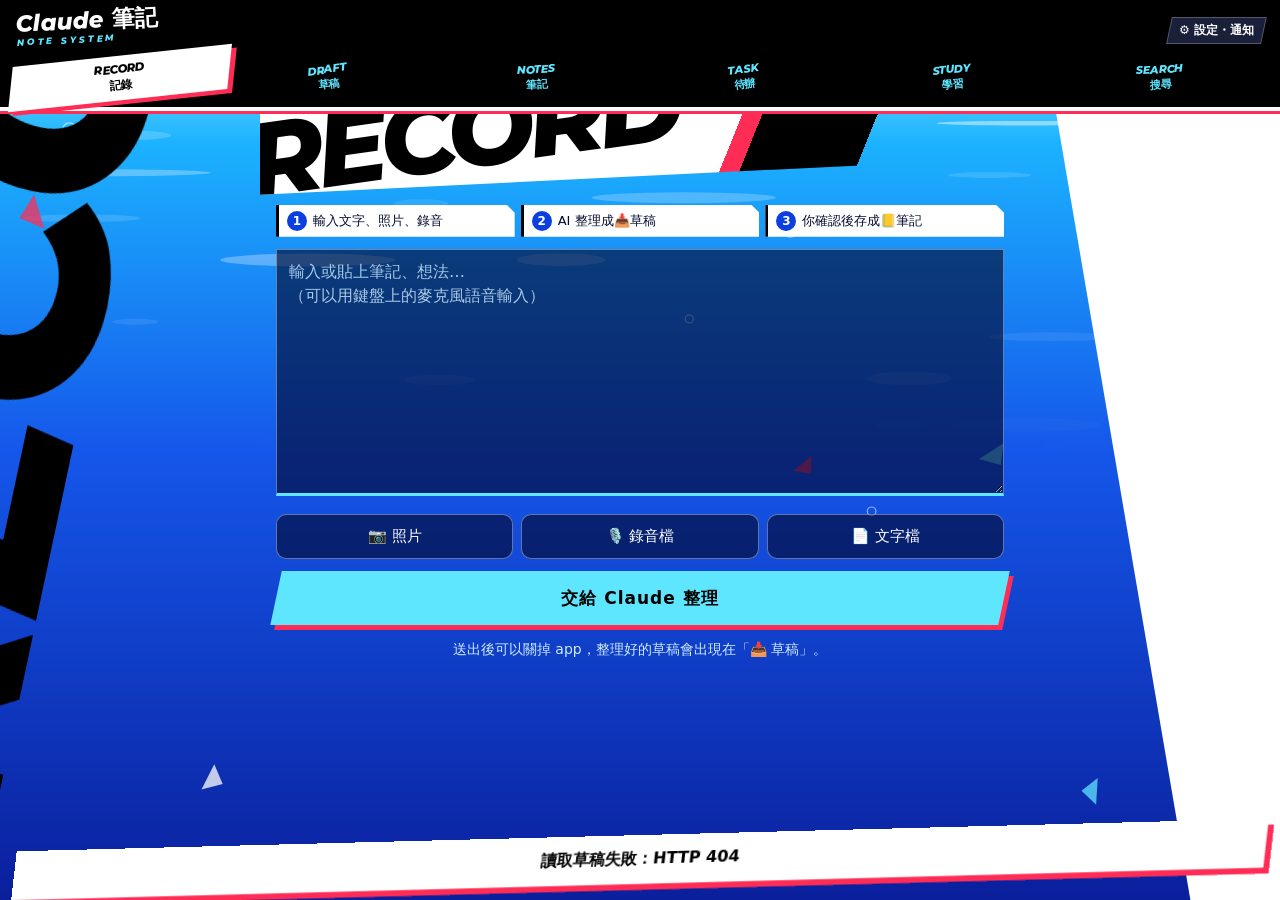
==== commit d682a775: "V28：筆記和知識庫分開放、Web Clipper 網頁剪藏、🗺️ 本週地圖與每週回顧、查人與人物頁、三個版本與品味規則 - Claude-Notes 分成 筆記/ 和 知識庫/（原 研究/），舊結構" ====
--- a/mobile/public/index.html
+++ b/mobile/public/index.html
@@ -98,6 +98,21 @@
       <div class="row"><span class="lbl">✉️ 信箱（Gmail）</span><button type="button" id="mailScan" class="small">現在檢查一次</button></div>
       <div id="mailInfo" class="hint left"></div>
     </div>
+    <div class="box nokiosk" id="tasteBox">
+      <div class="row"><span class="lbl">🎨 品味與規則</span></div>
+      <p class="hint left">讓 AI 照你的寫法整理。下面兩種方式都只會「提議」規則：你看過、改過，按「加進我的整理規則」才會寫進 prompt.local.md（加在最後面，原本的規則不動）。</p>
+      <p class="lbl small">從你喜歡的筆記學（選 1～3 篇）</p>
+      <ul id="tasteNotes" class="checklist"></ul>
+      <button type="button" id="tasteFromNotes">分析這幾篇的寫法</button>
+      <p class="lbl small">回頭檢討你的修改</p>
+      <p id="tasteFbInfo" class="hint left"></p>
+      <button type="button" id="tasteFromFb">檢討我的修改紀錄</button>
+      <div id="tasteOut" hidden>
+        <p class="hint left">AI 提議的規則（一行一條，可以直接改或刪）：</p>
+        <textarea id="tasteRules" rows="7"></textarea>
+        <div class="row gap"><button type="button" id="tasteAdd" class="primary">加進我的整理規則</button><button type="button" id="tasteCancel">不要</button></div>
+      </div>
+    </div>
     <details class="box nokiosk" id="cfgBox">
       <summary><span class="lbl">🛠️ 功能開關與調整</span></summary>
       <p class="hint left">改完按最下面的「儲存設定」，馬上生效，不用重新啟動。這裡存的是這台電腦的 <code>mobile/config.json</code>。</p>
@@ -170,6 +185,10 @@
       <textarea id="reviseText" rows="2" placeholder="請 Claude 修改，例如：待辦多列一點、摘要縮短"></textarea>
       <button id="reviseBtn" type="button">請 Claude 修改</button>
     </div>
+    <div class="nogroup-ov nokiosk" id="varWrap">
+      <button id="varBtn" type="button">🎨 給我三個版本</button>
+      <div id="varBox"></div>
+    </div>
     <div class="actions">
       <button id="saveBtn" type="button">儲存</button>
       <button id="uploadBtn" type="button" class="primary nogroup-ov">上傳到 Obsidian</button>
@@ -180,9 +199,11 @@
   <!-- 已上傳列表 -->
   <section id="tab-notes" class="tab" hidden>
     <div class="seg" id="noteSeg">
-      <button type="button" data-f="mine" class="active">我的筆記</button>
-      <button type="button" data-f="research">🔎 研究</button>
-    </div>
+      <button type="button" data-f="mine" class="active">📝 筆記</button>
+      <button type="button" data-f="research">📚 知識庫</button>
+      <button type="button" data-f="map">🗺️ 本週</button>
+    </div>
+    <div id="mapView" hidden></div>
     <div id="refreshBox" class="box nokiosk">
       <button type="button" id="refreshAllBtn">🔄 全部用最新規則更新</button>
       <div id="refreshConfirm" hidden>
@@ -463,6 +484,15 @@
       <input id="vSearch" type="search" placeholder="搜尋整個筆記庫…" enterkeyhint="search">
       <button type="submit">搜尋</button>
     </form>
+    <details id="peopleBox" class="box">
+      <summary class="lbl">👤 查人</summary>
+      <p class="hint left">輸入名字，列出提到他的每一篇筆記和那句話（不含信件和收集箱）。需要的話可以整理成一篇人物頁，放在「知識庫/人物」。</p>
+      <form id="peopleForm" class="vsearch">
+        <input id="peopleName" type="search" placeholder="名字，例如 Paul Graham" enterkeyhint="search">
+        <button type="submit">查</button>
+      </form>
+      <div id="peopleOut"></div>
+    </details>
     <div id="vCrumbs" class="crumbs"></div>
     <ul id="vList" class="list"></ul>
     <p id="vEmpty" class="empty" hidden>這裡沒有筆記</p>
--- a/mobile/public/style.css
+++ b/mobile/public/style.css
@@ -404,3 +404,12 @@
 .enfc { border-top: 1px solid var(--line); padding: 8px 0; word-break: break-word; }
 .enfc blockquote { margin: 6px 0; padding-left: 10px; border-left: 3px solid var(--line); color: var(--muted); }
 #mailInfo { white-space: pre-line; }
+.checklist { list-style: none; padding: 0; margin: 6px 0 10px; max-height: 220px; overflow-y: auto; }
+.checklist li { padding: 4px 0; word-break: break-word; }
+.checklist label { display: flex; gap: 8px; align-items: flex-start; }
+.lbl.small { font-size: 14px; margin: 12px 0 4px; }
+#tasteRules { width: 100%; box-sizing: border-box; }
+.variant .m { color: var(--muted); font-size: 13px; margin: 2px 0 6px; }
+.variant .md { margin-top: 6px; }
+#varWrap { margin-top: 8px; }
+#mapView .box p { margin: 6px 0; }
